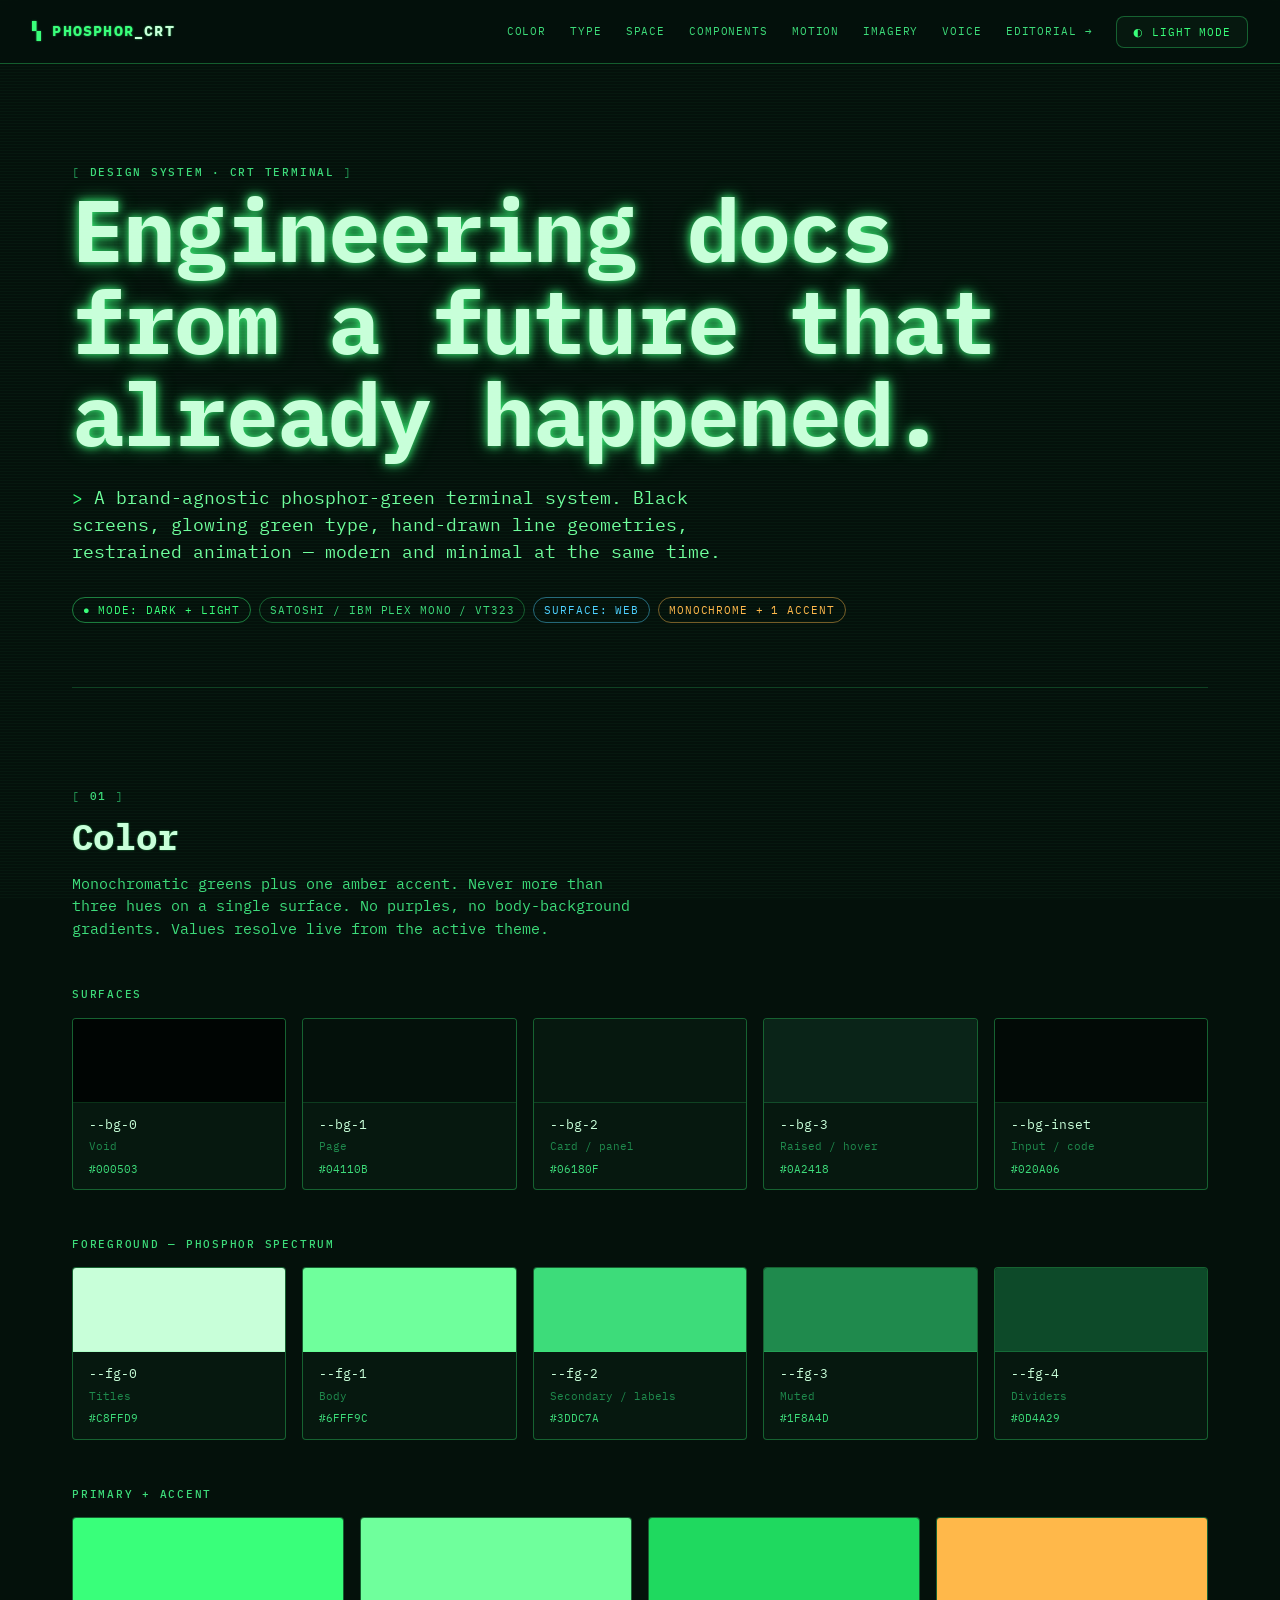
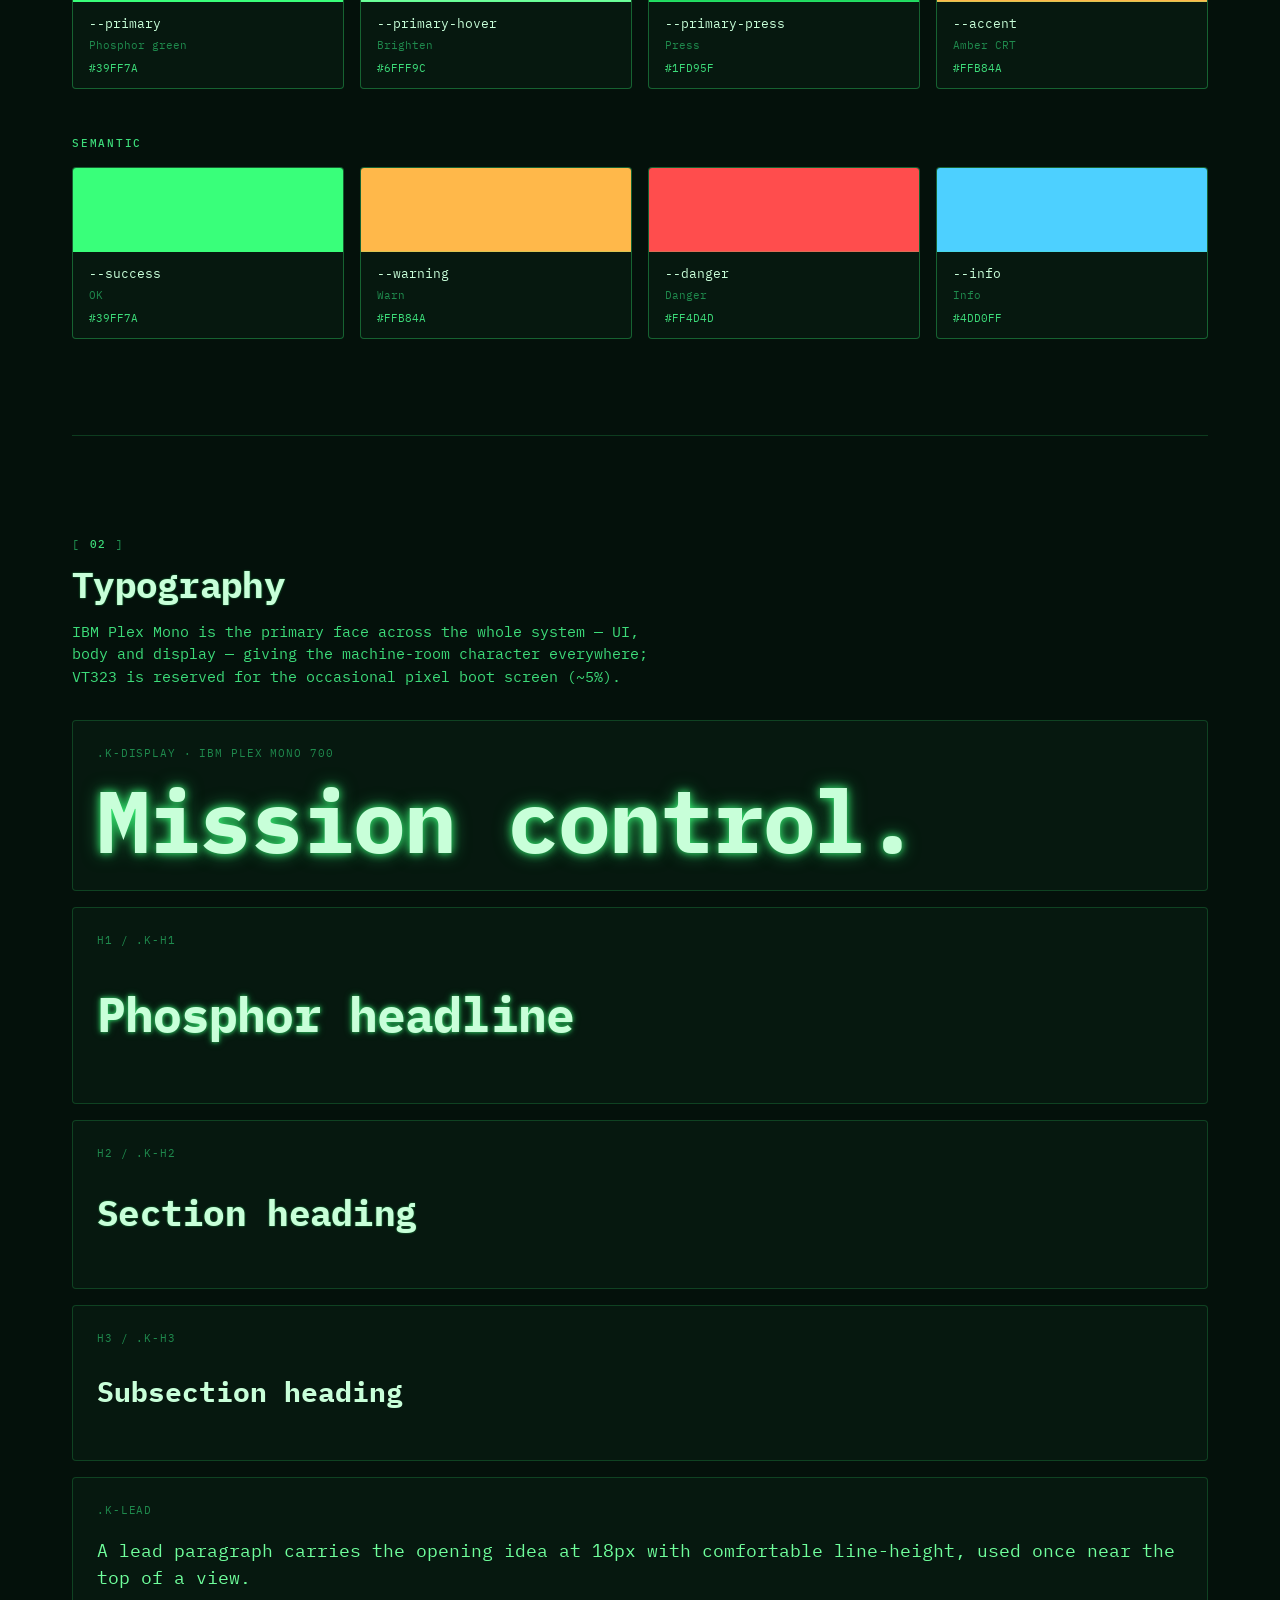
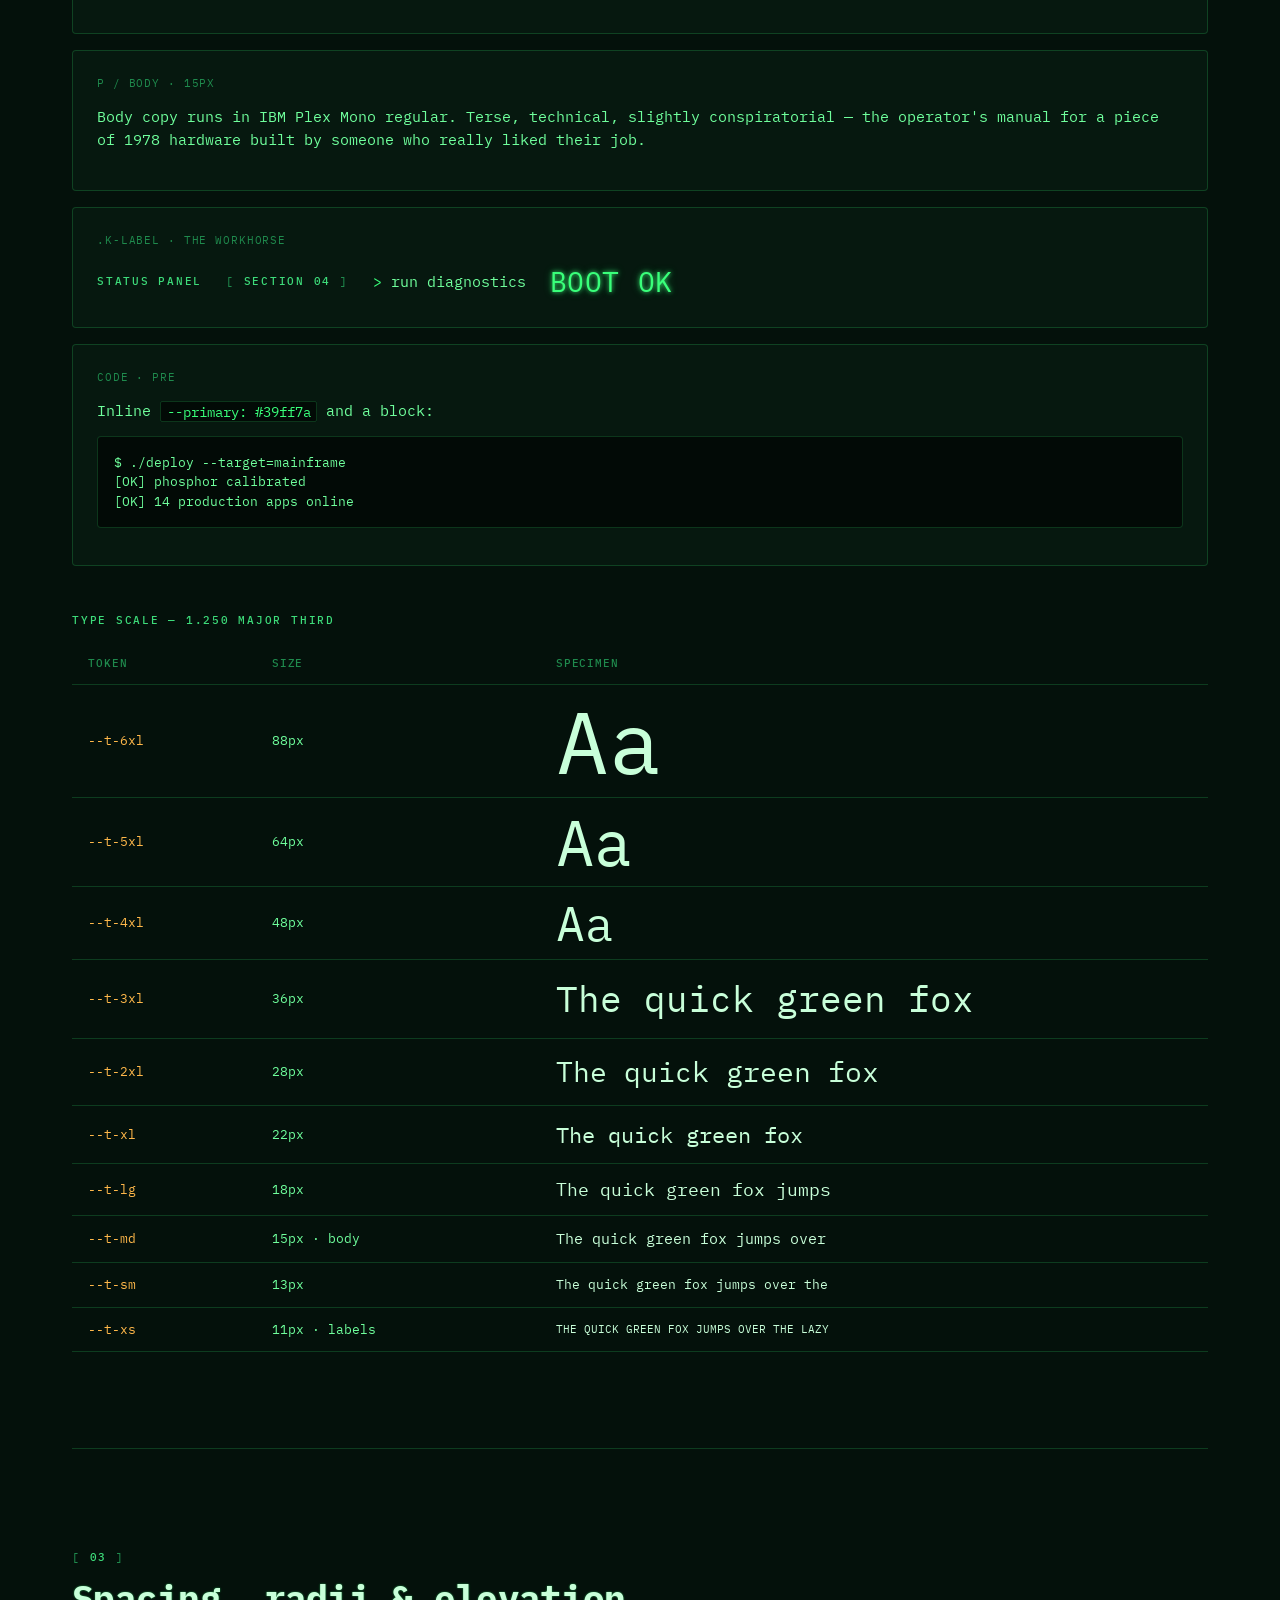
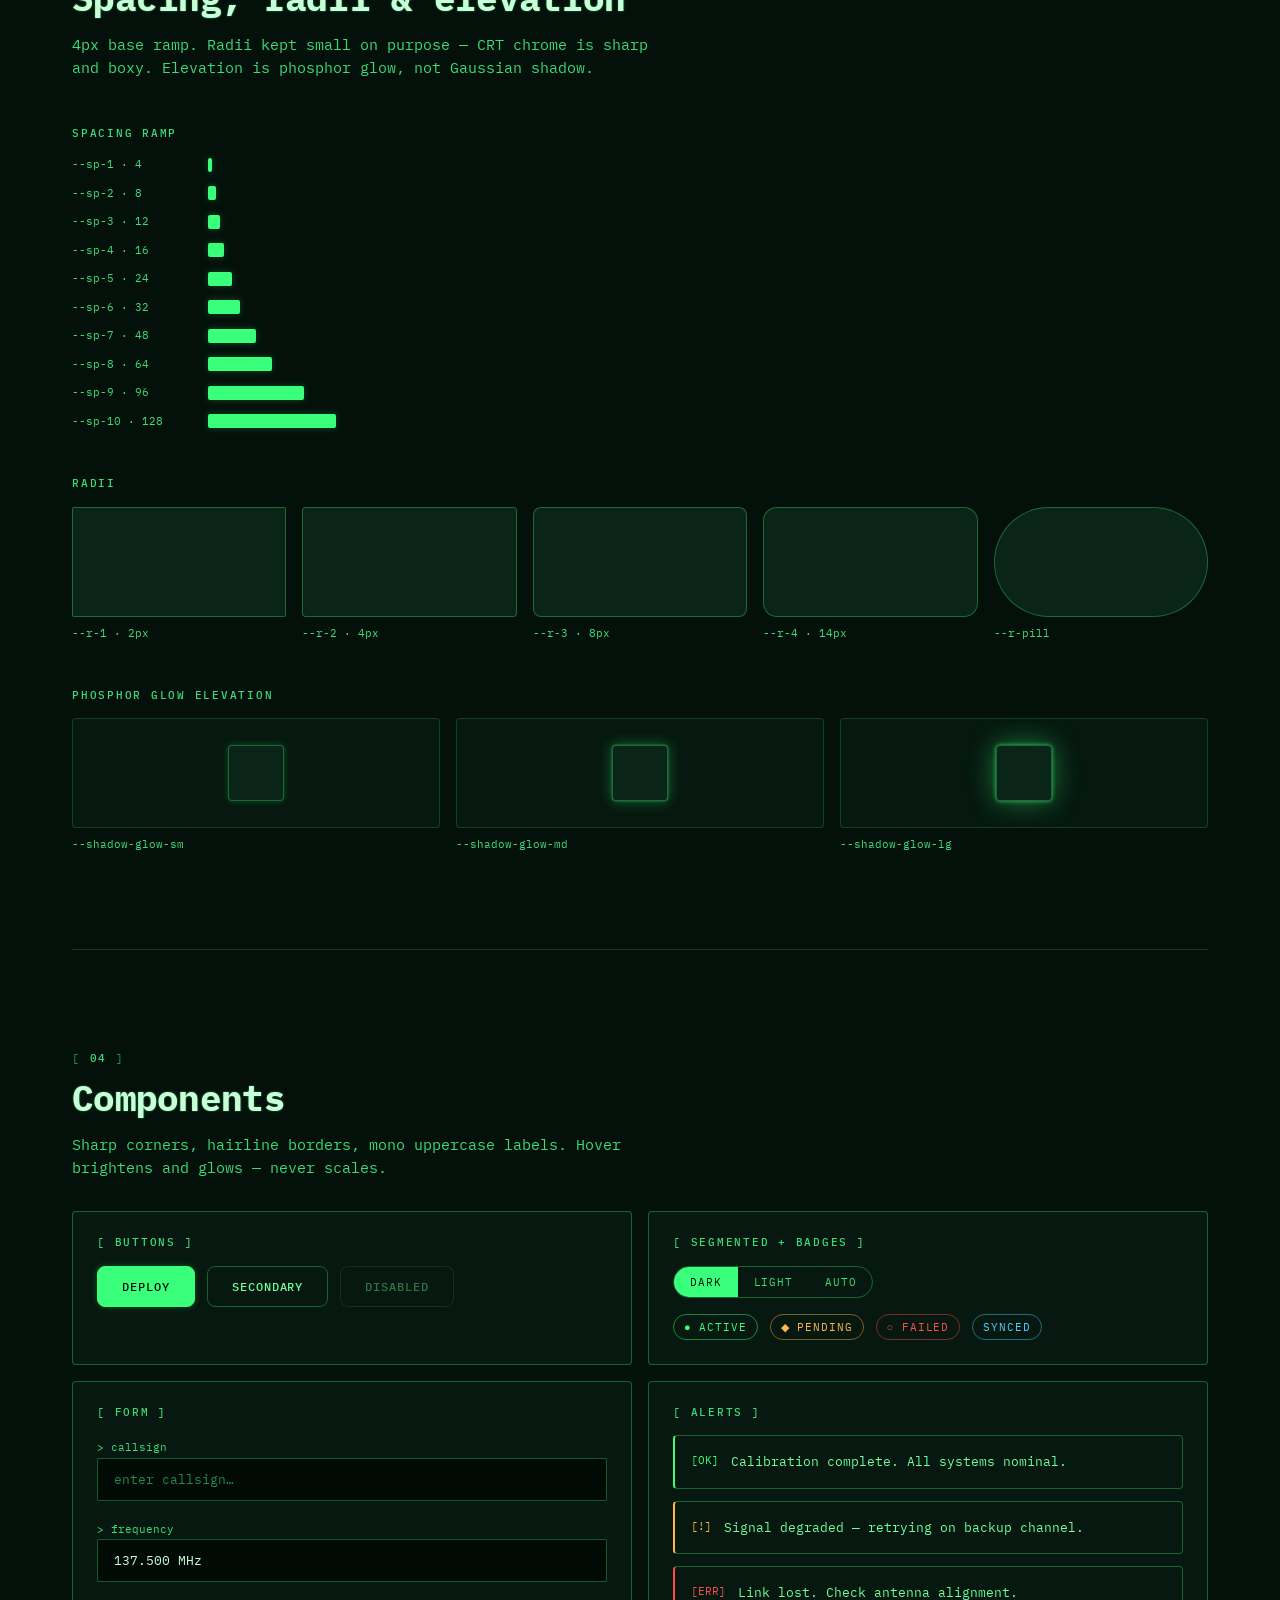
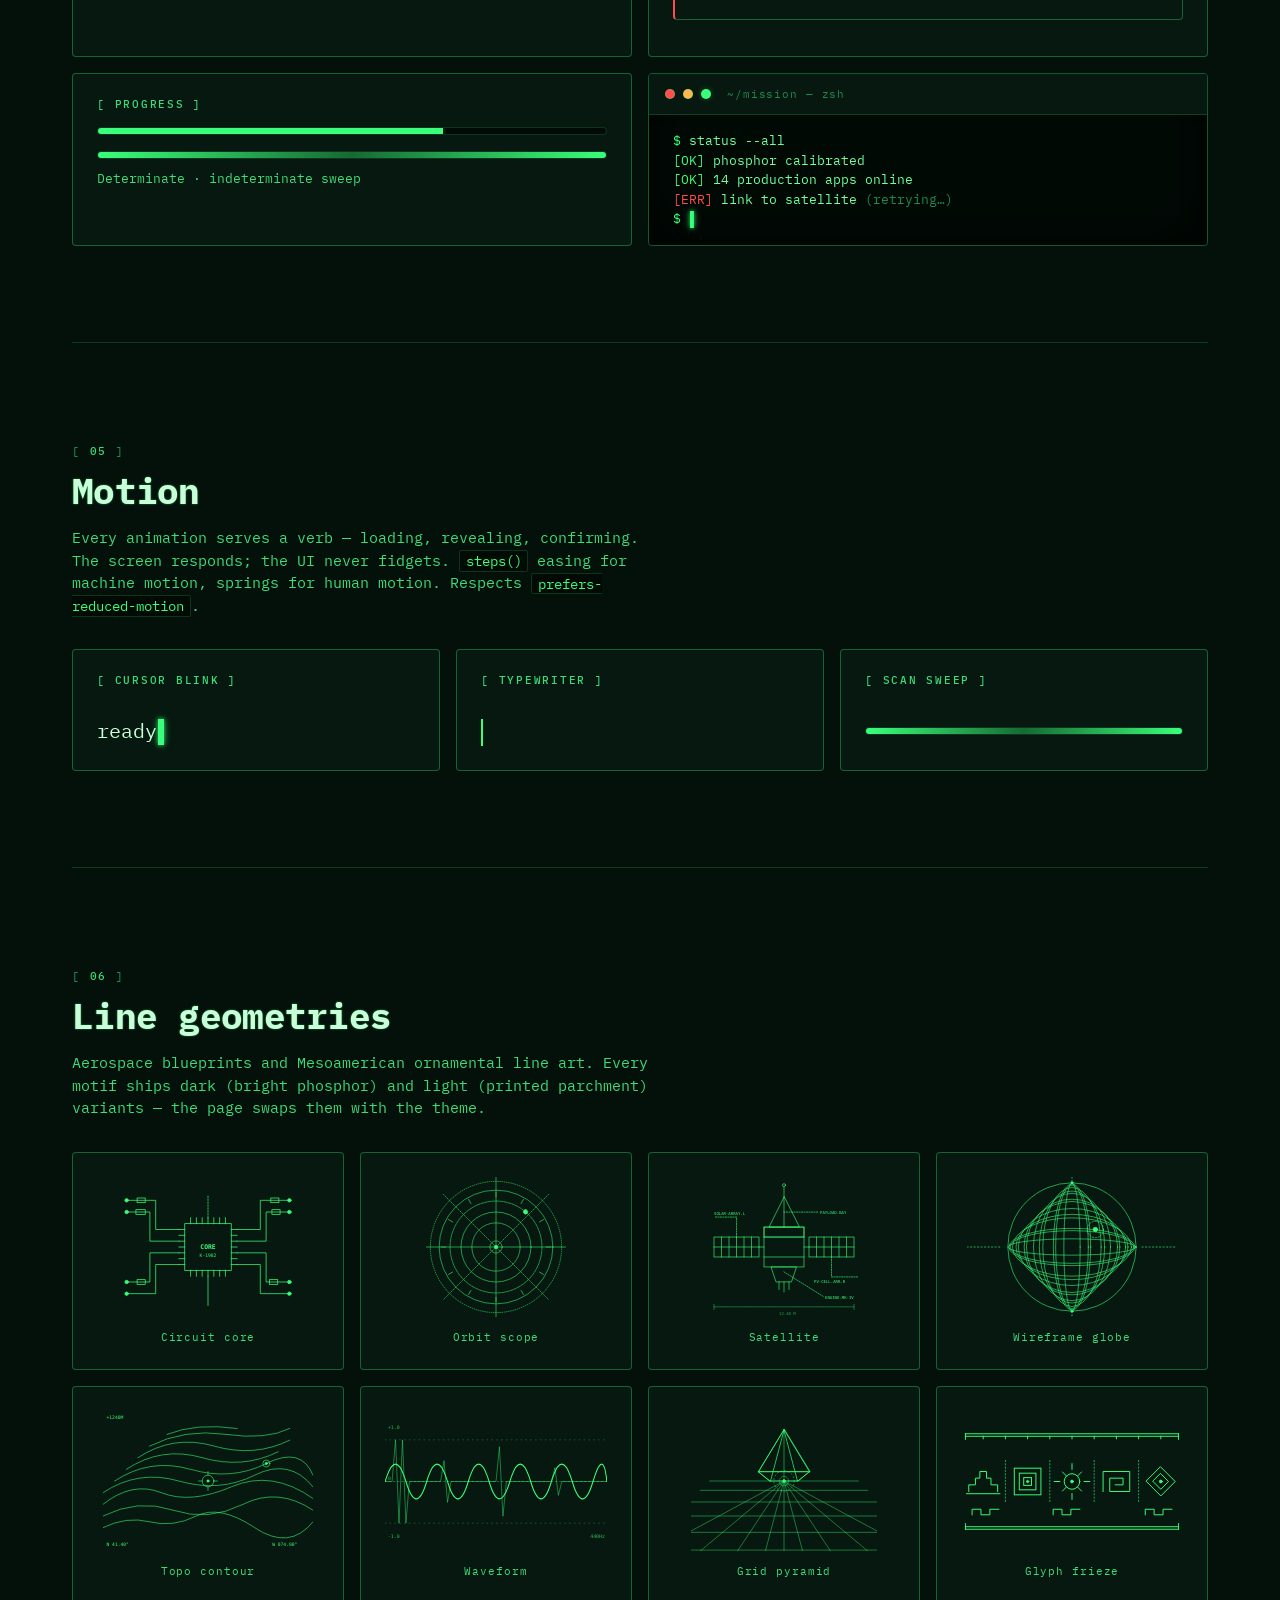
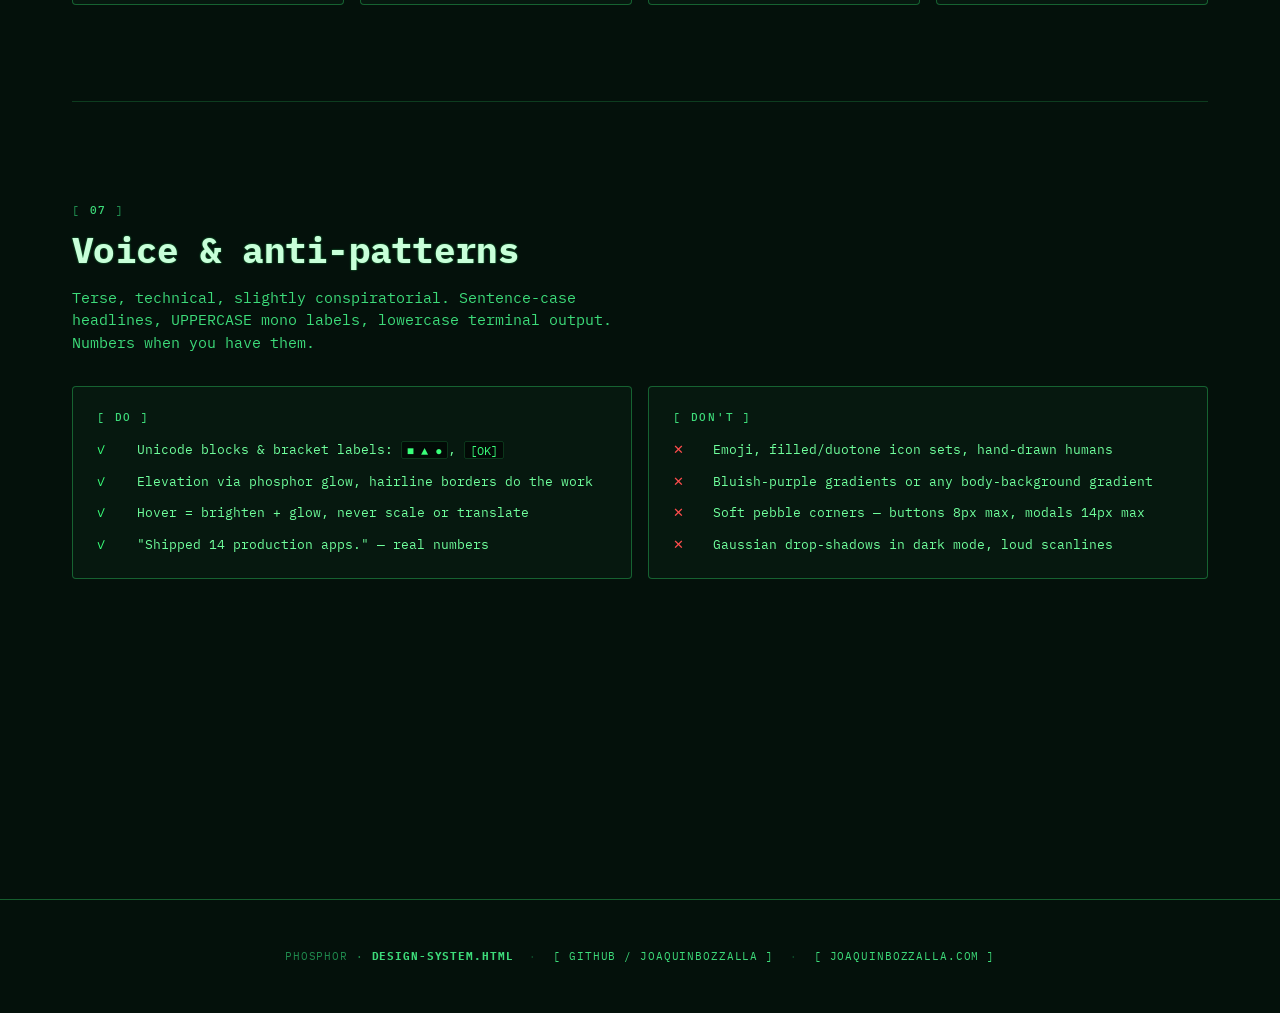
==== design-system.html @ 27e38dea "chore: initial commit Phosphor Design System v1 — a phosphor-green editorial design system inspired " ====
<!doctype html>
<html lang="en" data-theme="dark">
<head>
<meta charset="utf-8" />
<meta name="viewport" content="width=device-width, initial-scale=1" />
<title>Phosphor CRT — Design System</title>

<!-- Real exported source of truth: tokens + @font-face (IBM Plex Mono primary, Satoshi alternate) + semantic type classes + utilities -->
<link rel="stylesheet" href="colors_and_type.css" />

<style>
  /* ============================================================
     Documentation page chrome only.
     All color / type / spacing values come from colors_and_type.css.
     This block never redefines a design token — it only consumes them.
     ============================================================ */

  * { box-sizing: border-box; }
  html { scroll-behavior: smooth; scroll-padding-top: 96px; }
  body { background: var(--bg-1); }

  /* Page-level scanline + flicker, whisper quiet (~3% alpha from token) */
  body::after {
    content: "";
    position: fixed; inset: 0;
    background: var(--scanline);
    mix-blend-mode: screen;
    pointer-events: none;
    z-index: 5;
  }

  /* ---------- Header ---------- */
  .site-header {
    position: fixed; top: 0; left: 0; right: 0;
    height: 64px;
    display: flex; align-items: center; gap: var(--sp-5);
    padding: 0 var(--sp-6);
    background: color-mix(in srgb, var(--bg-1) 82%, transparent);
    backdrop-filter: blur(10px); -webkit-backdrop-filter: blur(10px);
    border-bottom: var(--bw-1) solid var(--border-2);
    z-index: 20;
  }
  .wordmark {
    font-family: var(--font-mono);
    font-weight: 700; font-size: var(--t-md);
    text-transform: uppercase; letter-spacing: var(--tracking-wide);
    color: var(--primary); text-shadow: var(--text-glow-sm);
    white-space: nowrap;
  }
  .wordmark b { color: var(--fg-0); }
  .site-nav { display: flex; gap: var(--sp-5); margin-left: auto; }
  .site-nav a {
    font-family: var(--font-mono); font-size: var(--t-xs);
    text-transform: uppercase; letter-spacing: var(--tracking-wide);
    color: var(--fg-2); text-decoration: none;
    transition: color var(--dur-fast) var(--ease-out), text-shadow var(--dur-fast) var(--ease-out);
  }
  .site-nav a:hover { color: var(--primary-hover); text-shadow: var(--text-glow-sm); }
  @media (max-width: 860px) { .site-nav { display: none; } }

  .site-footer {
    border-top: var(--bw-1) solid var(--border-2);
    margin-top: var(--sp-9);
    padding: var(--sp-7) var(--sp-6);
    display: flex; flex-wrap: wrap; justify-content: center; align-items: center;
    gap: var(--sp-4);
    font-family: var(--font-mono); font-size: var(--t-xs);
    text-transform: uppercase; letter-spacing: var(--tracking-wide);
    color: var(--fg-3); text-align: center;
  }
  .site-footer b { color: var(--fg-2); }
  .site-footer .sep { color: var(--fg-4); }
  .site-footer a {
    color: var(--fg-2); text-decoration: none;
    transition: color var(--dur-fast) var(--ease-out), text-shadow var(--dur-fast) var(--ease-out);
  }
  .site-footer a:hover { color: var(--primary-hover); text-shadow: var(--text-glow-sm); }

  .theme-toggle {
    font-family: var(--font-mono); font-size: var(--t-xs);
    text-transform: uppercase; letter-spacing: var(--tracking-wide);
    color: var(--primary); background: var(--bg-2);
    border: var(--bw-1) solid var(--border-2); border-radius: var(--r-3);
    padding: var(--sp-2) var(--sp-4); cursor: pointer;
    transition: box-shadow var(--dur-fast) var(--ease-out), border-color var(--dur-fast) var(--ease-out);
  }
  .theme-toggle:hover { border-color: var(--border-3); box-shadow: var(--shadow-glow-sm); }

  /* ---------- Layout ---------- */
  main { max-width: 1200px; margin: 0 auto; padding: 0 var(--sp-6) var(--sp-10); }
  .hero {
    padding: calc(64px + var(--sp-9)) 0 var(--sp-8);
    border-bottom: var(--bw-1) solid var(--border-1);
  }
  .hero .eyebrow { margin-bottom: var(--sp-4); }
  .hero h1 { margin: 0 0 var(--sp-5); }
  .hero .k-lead { max-width: 60ch; }
  .meta-row {
    display: flex; flex-wrap: wrap; gap: var(--sp-2); margin-top: var(--sp-6);
  }

  section.block { padding: var(--sp-9) 0; border-bottom: var(--bw-1) solid var(--border-1); }
  .block-head { margin-bottom: var(--sp-6); }
  .block-head h2 { margin: var(--sp-2) 0 var(--sp-3); }
  .block-head p { max-width: 64ch; color: var(--fg-2); }

  .grid { display: grid; gap: var(--sp-4); }
  .cols-2 { grid-template-columns: repeat(2, 1fr); }
  .cols-3 { grid-template-columns: repeat(3, 1fr); }
  .cols-4 { grid-template-columns: repeat(4, 1fr); }
  .cols-5 { grid-template-columns: repeat(5, 1fr); }
  @media (max-width: 900px) { .cols-4, .cols-5 { grid-template-columns: repeat(2, 1fr); } }
  @media (max-width: 640px) { .cols-2, .cols-3 { grid-template-columns: 1fr; } }

  .subhead {
    margin: var(--sp-7) 0 var(--sp-4);
  }

  /* ---------- Swatches ---------- */
  .swatch {
    border: var(--bw-1) solid var(--border-2); border-radius: var(--r-2);
    overflow: hidden; background: var(--bg-2);
  }
  .swatch .chip { height: 84px; border-bottom: var(--bw-1) solid var(--border-1); }
  .swatch .info { padding: var(--sp-3) var(--sp-4); }
  .swatch .tok {
    font-family: var(--font-mono); font-size: var(--t-sm);
    color: var(--fg-0); display: block;
  }
  .swatch .role { font-size: var(--t-xs); color: var(--fg-3); }
  .swatch .val {
    font-family: var(--font-mono); font-size: var(--t-xs);
    color: var(--fg-2); margin-top: var(--sp-1); display: block;
    text-transform: uppercase;
  }

  /* ---------- Type specimens ---------- */
  .spec {
    border: var(--bw-1) solid var(--border-1); border-radius: var(--r-2);
    padding: var(--sp-5); background: var(--bg-2); margin-bottom: var(--sp-4);
  }
  .spec .tag {
    font-family: var(--font-mono); font-size: var(--t-xs); color: var(--fg-3);
    text-transform: uppercase; letter-spacing: var(--tracking-wide);
    display: block; margin-bottom: var(--sp-3);
  }
  table.scale { width: 100%; border-collapse: collapse; }
  table.scale th, table.scale td {
    text-align: left; padding: var(--sp-3) var(--sp-4);
    border-bottom: var(--bw-1) solid var(--border-1);
    font-size: var(--t-sm);
  }
  table.scale th {
    font-family: var(--font-mono); font-size: var(--t-xs); color: var(--fg-3);
    text-transform: uppercase; letter-spacing: var(--tracking-wide); font-weight: 500;
  }
  table.scale td.tok { font-family: var(--font-mono); color: var(--accent); }
  table.scale .demo { color: var(--fg-0); white-space: nowrap; overflow: hidden; text-overflow: ellipsis; max-width: 320px; }

  /* ---------- Spacing / radii / glow ---------- */
  .sp-row { display: flex; align-items: center; gap: var(--sp-4); margin-bottom: var(--sp-3); }
  .sp-row .lab { font-family: var(--font-mono); font-size: var(--t-xs); color: var(--fg-2); width: 120px; flex: none; }
  .sp-bar { height: 14px; background: var(--primary); border-radius: var(--r-1); box-shadow: var(--shadow-glow-sm); }
  .radius-box {
    height: 110px; display: grid; place-items: center;
    background: var(--bg-3); border: var(--bw-1) solid var(--border-2);
  }
  .radius-box .lab { font-family: var(--font-mono); font-size: var(--t-xs); color: var(--fg-2); }
  .glow-box {
    height: 110px; display: grid; place-items: center; background: var(--bg-2);
    border: var(--bw-1) solid var(--border-1); border-radius: var(--r-2);
  }
  .glow-inner { width: 56px; height: 56px; background: var(--bg-3); border: var(--bw-1) solid var(--border-2); border-radius: var(--r-2); }

  /* ---------- Components ---------- */
  .panel {
    border: var(--bw-1) solid var(--border-2); border-radius: var(--r-2);
    background: var(--bg-2); padding: var(--sp-5);
  }
  .panel > .k-label { display: block; margin-bottom: var(--sp-4); }

  .btn {
    font-family: var(--font-mono); font-size: 12px; font-weight: 500;
    text-transform: uppercase; letter-spacing: var(--tracking-wide);
    padding: var(--sp-3) var(--sp-5); border-radius: var(--r-3);
    border: var(--bw-1) solid var(--border-2); cursor: pointer;
    background: transparent; color: var(--fg-1);
    transition: box-shadow var(--dur-fast) var(--ease-out), border-color var(--dur-fast) var(--ease-out), color var(--dur-fast) var(--ease-out);
  }
  .btn:hover { color: var(--primary-hover); border-color: var(--border-3); box-shadow: var(--shadow-glow-sm); }
  .btn-primary {
    background: var(--primary); color: var(--primary-ink); border-color: var(--primary);
    box-shadow: var(--shadow-glow-sm);
  }
  .btn-primary:hover { background: var(--primary-hover); color: var(--primary-ink); box-shadow: var(--shadow-glow-md); }
  .btn-primary:active { background: var(--primary-press); box-shadow: var(--shadow-inner); }
  .btn-row { display: flex; flex-wrap: wrap; gap: var(--sp-3); align-items: center; }

  .field { display: block; }
  .field .lab { font-family: var(--font-mono); font-size: var(--t-xs); color: var(--fg-2); margin-bottom: var(--sp-2); }
  .field .lab::before { content: "> "; color: var(--primary); }
  .input {
    width: 100%; font-family: var(--font-mono); font-size: var(--t-sm);
    color: var(--fg-0); background: var(--bg-inset);
    border: var(--bw-1) solid var(--border-2); border-radius: var(--r-1);
    padding: var(--sp-3) var(--sp-4);
    transition: border-color var(--dur-fast) var(--ease-out), box-shadow var(--dur-fast) var(--ease-out);
  }
  .input::placeholder { color: var(--fg-3); }
  .input:focus { outline: none; border-color: var(--primary); box-shadow: var(--shadow-glow-sm); }

  .badge {
    display: inline-flex; align-items: center; gap: 6px;
    font-family: var(--font-mono); font-size: var(--t-xs);
    text-transform: uppercase; letter-spacing: var(--tracking-wide);
    padding: 4px 10px; border-radius: var(--r-pill);
    border: var(--bw-1) solid var(--border-2); color: var(--fg-2);
  }
  .badge.ok { color: var(--success); border-color: color-mix(in srgb, var(--success) 45%, transparent); }
  .badge.warn { color: var(--warning); border-color: color-mix(in srgb, var(--warning) 45%, transparent); }
  .badge.err { color: var(--danger); border-color: color-mix(in srgb, var(--danger) 45%, transparent); }
  .badge.info { color: var(--info); border-color: color-mix(in srgb, var(--info) 45%, transparent); }

  .alert {
    display: flex; gap: var(--sp-3); align-items: flex-start;
    border: var(--bw-1) solid var(--border-2); border-left-width: 2px;
    border-radius: var(--r-2); padding: var(--sp-4); background: var(--bg-2);
    font-size: var(--t-sm); margin-bottom: var(--sp-3);
  }
  .alert .mk { font-family: var(--font-mono); font-size: var(--t-xs); }
  .alert.ok { border-left-color: var(--success); } .alert.ok .mk { color: var(--success); }
  .alert.warn { border-left-color: var(--warning); } .alert.warn .mk { color: var(--warning); }
  .alert.err { border-left-color: var(--danger); } .alert.err .mk { color: var(--danger); }

  .progress { height: 8px; background: var(--bg-inset); border: var(--bw-1) solid var(--border-1); border-radius: var(--r-pill); overflow: hidden; }
  .progress > i { display: block; height: 100%; background: var(--primary); box-shadow: var(--shadow-glow-sm); }
  .progress.sweep > i { position: relative; }
  .progress.sweep > i::after {
    content: ""; position: absolute; inset: 0;
    background: linear-gradient(90deg, transparent, color-mix(in srgb, var(--bg-0) 60%, transparent), transparent);
    animation: k-sweep var(--dur-sweep) var(--ease-step) infinite; transform: none;
    animation-name: prog-sweep;
  }
  @keyframes prog-sweep { 0% { transform: translateX(-100%); } 100% { transform: translateX(220%); } }

  .segmented { display: inline-flex; border: var(--bw-1) solid var(--border-2); border-radius: var(--r-pill); overflow: hidden; }
  .segmented button {
    font-family: var(--font-mono); font-size: var(--t-xs); text-transform: uppercase; letter-spacing: var(--tracking-wide);
    background: transparent; color: var(--fg-2); border: 0; padding: var(--sp-2) var(--sp-4); cursor: pointer;
  }
  .segmented button[aria-pressed="true"] { background: var(--primary); color: var(--primary-ink); }

  /* Terminal block — the signature surface */
  .terminal { border: var(--bw-1) solid var(--border-2); border-radius: var(--r-2); overflow: hidden; background: var(--bg-inset); box-shadow: var(--shadow-inner); }
  .terminal .bar { display: flex; align-items: center; gap: 8px; padding: var(--sp-3) var(--sp-4); background: var(--bg-2); border-bottom: var(--bw-1) solid var(--border-1); }
  .terminal .dot { width: 10px; height: 10px; border-radius: 50%; border: 1px solid var(--border-2); }
  .terminal .dot.g { background: var(--primary); box-shadow: var(--shadow-glow-sm); }
  .terminal .dot.a { background: var(--accent); }
  .terminal .dot.r { background: var(--danger); }
  .terminal .title { margin-left: 8px; font-family: var(--font-mono); font-size: var(--t-xs); color: var(--fg-3); letter-spacing: var(--tracking-wide); }
  .terminal pre { margin: 0; border: 0; border-radius: 0; background: transparent; padding: var(--sp-4) var(--sp-5); }
  .terminal .ok { color: var(--success); } .terminal .err { color: var(--danger); } .terminal .pr { color: var(--primary); }
  .terminal .mut { color: var(--fg-3); }

  /* ---------- Illustrations ---------- */
  .illo {
    border: var(--bw-1) solid var(--border-2); border-radius: var(--r-2);
    background: var(--bg-2); padding: var(--sp-5); display: grid; gap: var(--sp-3);
    place-items: center;
  }
  .illo img { width: 100%; height: 140px; object-fit: contain; }
  .illo .name { font-family: var(--font-mono); font-size: var(--t-xs); color: var(--fg-2); letter-spacing: var(--tracking-wide); }

  /* ---------- Voice / do-dont ---------- */
  .dd { display: grid; gap: var(--sp-3); }
  .dd .row { display: flex; gap: var(--sp-3); align-items: flex-start; font-size: var(--t-sm); }
  .dd .mk { font-family: var(--font-mono); flex: none; width: 28px; }
  .dd .yes .mk { color: var(--success); } .dd .no .mk { color: var(--danger); }

  .motion-demo { display: grid; gap: var(--sp-3); }
  .typewriter {
    font-family: var(--font-mono); color: var(--fg-0); white-space: nowrap; overflow: hidden;
    border-right: 2px solid var(--primary); width: 0;
    animation: k-type 2.4s steps(34, end) infinite alternate, k-blink 1s steps(1) infinite;
  }
</style>
</head>
<body class="k-flicker">

<header class="site-header">
  <span class="wordmark">▚ PHOSPHOR<b>_CRT</b></span>
  <nav class="site-nav">
    <a href="#color">Color</a>
    <a href="#type">Type</a>
    <a href="#space">Space</a>
    <a href="#components">Components</a>
    <a href="#motion">Motion</a>
    <a href="#illustrations">Imagery</a>
    <a href="#voice">Voice</a>
    <a href="editorial-content.html">Editorial &rarr;</a>
  </nav>
  <button class="theme-toggle" id="theme-toggle" type="button">◐ LIGHT MODE</button>
</header>

<main>

  <!-- ============ HERO ============ -->
  <section class="hero">
    <span class="k-label k-label--bracket eyebrow">DESIGN SYSTEM · CRT TERMINAL</span>
    <h1 class="k-display">Engineering docs<br>from a future that<br>already happened.</h1>
    <p class="k-lead k-prompt">A brand-agnostic phosphor-green terminal system. Black screens, glowing green type, hand-drawn line geometries, restrained animation — modern and minimal at the same time.</p>
    <div class="meta-row">
      <span class="badge ok">● MODE: DARK + LIGHT</span>
      <span class="badge">SATOSHI / IBM PLEX MONO / VT323</span>
      <span class="badge info">SURFACE: WEB</span>
      <span class="badge warn">MONOCHROME + 1 ACCENT</span>
    </div>
  </section>

  <!-- ============ COLOR ============ -->
  <section class="block" id="color">
    <div class="block-head">
      <span class="k-label k-label--bracket">01</span>
      <h2>Color</h2>
      <p>Monochromatic greens plus one amber accent. Never more than three hues on a single surface. No purples, no body-background gradients. Values resolve live from the active theme.</p>
    </div>

    <h4 class="subhead k-label">Surfaces</h4>
    <div class="grid cols-5" data-swatches>
      <div class="swatch"><div class="chip" data-token="--bg-0"></div><div class="info"><span class="tok">--bg-0</span><span class="role">Void</span><span class="val" data-val></span></div></div>
      <div class="swatch"><div class="chip" data-token="--bg-1"></div><div class="info"><span class="tok">--bg-1</span><span class="role">Page</span><span class="val" data-val></span></div></div>
      <div class="swatch"><div class="chip" data-token="--bg-2"></div><div class="info"><span class="tok">--bg-2</span><span class="role">Card / panel</span><span class="val" data-val></span></div></div>
      <div class="swatch"><div class="chip" data-token="--bg-3"></div><div class="info"><span class="tok">--bg-3</span><span class="role">Raised / hover</span><span class="val" data-val></span></div></div>
      <div class="swatch"><div class="chip" data-token="--bg-inset"></div><div class="info"><span class="tok">--bg-inset</span><span class="role">Input / code</span><span class="val" data-val></span></div></div>
    </div>

    <h4 class="subhead k-label">Foreground — phosphor spectrum</h4>
    <div class="grid cols-5" data-swatches>
      <div class="swatch"><div class="chip" data-token="--fg-0"></div><div class="info"><span class="tok">--fg-0</span><span class="role">Titles</span><span class="val" data-val></span></div></div>
      <div class="swatch"><div class="chip" data-token="--fg-1"></div><div class="info"><span class="tok">--fg-1</span><span class="role">Body</span><span class="val" data-val></span></div></div>
      <div class="swatch"><div class="chip" data-token="--fg-2"></div><div class="info"><span class="tok">--fg-2</span><span class="role">Secondary / labels</span><span class="val" data-val></span></div></div>
      <div class="swatch"><div class="chip" data-token="--fg-3"></div><div class="info"><span class="tok">--fg-3</span><span class="role">Muted</span><span class="val" data-val></span></div></div>
      <div class="swatch"><div class="chip" data-token="--fg-4"></div><div class="info"><span class="tok">--fg-4</span><span class="role">Dividers</span><span class="val" data-val></span></div></div>
    </div>

    <h4 class="subhead k-label">Primary + accent</h4>
    <div class="grid cols-4" data-swatches>
      <div class="swatch"><div class="chip" data-token="--primary"></div><div class="info"><span class="tok">--primary</span><span class="role">Phosphor green</span><span class="val" data-val></span></div></div>
      <div class="swatch"><div class="chip" data-token="--primary-hover"></div><div class="info"><span class="tok">--primary-hover</span><span class="role">Brighten</span><span class="val" data-val></span></div></div>
      <div class="swatch"><div class="chip" data-token="--primary-press"></div><div class="info"><span class="tok">--primary-press</span><span class="role">Press</span><span class="val" data-val></span></div></div>
      <div class="swatch"><div class="chip" data-token="--accent"></div><div class="info"><span class="tok">--accent</span><span class="role">Amber CRT</span><span class="val" data-val></span></div></div>
    </div>

    <h4 class="subhead k-label">Semantic</h4>
    <div class="grid cols-4" data-swatches>
      <div class="swatch"><div class="chip" data-token="--success"></div><div class="info"><span class="tok">--success</span><span class="role">OK</span><span class="val" data-val></span></div></div>
      <div class="swatch"><div class="chip" data-token="--warning"></div><div class="info"><span class="tok">--warning</span><span class="role">Warn</span><span class="val" data-val></span></div></div>
      <div class="swatch"><div class="chip" data-token="--danger"></div><div class="info"><span class="tok">--danger</span><span class="role">Danger</span><span class="val" data-val></span></div></div>
      <div class="swatch"><div class="chip" data-token="--info"></div><div class="info"><span class="tok">--info</span><span class="role">Info</span><span class="val" data-val></span></div></div>
    </div>
  </section>

  <!-- ============ TYPE ============ -->
  <section class="block" id="type">
    <div class="block-head">
      <span class="k-label k-label--bracket">02</span>
      <h2>Typography</h2>
      <p>IBM Plex Mono is the primary face across the whole system — UI, body and display — giving the machine-room character everywhere; VT323 is reserved for the occasional pixel boot screen (~5%).</p>
    </div>

    <div class="spec"><span class="tag">.k-display · IBM Plex Mono 700</span><div class="k-display">Mission control.</div></div>
    <div class="spec"><span class="tag">h1 / .k-h1</span><h1 class="k-h1">Phosphor headline</h1></div>
    <div class="spec"><span class="tag">h2 / .k-h2</span><h2 class="k-h2">Section heading</h2></div>
    <div class="spec"><span class="tag">h3 / .k-h3</span><h3 class="k-h3">Subsection heading</h3></div>
    <div class="spec"><span class="tag">.k-lead</span><p class="k-lead">A lead paragraph carries the opening idea at 18px with comfortable line-height, used once near the top of a view.</p></div>
    <div class="spec"><span class="tag">p / body · 15px</span><p>Body copy runs in IBM Plex Mono regular. Terse, technical, slightly conspiratorial — the operator's manual for a piece of 1978 hardware built by someone who really liked their job.</p></div>
    <div class="spec">
      <span class="tag">.k-label · the workhorse</span>
      <div style="display:flex;gap:24px;flex-wrap:wrap;align-items:center;">
        <span class="k-label">STATUS PANEL</span>
        <span class="k-label k-label--bracket">SECTION 04</span>
        <span class="k-prompt" style="font-family:var(--font-mono);color:var(--fg-1)">run diagnostics</span>
        <span class="k-crt" style="font-size:28px">BOOT OK</span>
      </div>
    </div>
    <div class="spec"><span class="tag">code · pre</span>
      <p style="margin-bottom:12px">Inline <code>--primary: #39ff7a</code> and a block:</p>
      <pre>$ ./deploy --target=mainframe
[OK] phosphor calibrated
[OK] 14 production apps online</pre>
    </div>

    <h4 class="subhead k-label">Type scale — 1.250 major third</h4>
    <table class="scale">
      <thead><tr><th>Token</th><th>Size</th><th>Specimen</th></tr></thead>
      <tbody>
        <tr><td class="tok">--t-6xl</td><td>88px</td><td class="demo" style="font-size:var(--t-6xl);line-height:1">Aa</td></tr>
        <tr><td class="tok">--t-5xl</td><td>64px</td><td class="demo" style="font-size:var(--t-5xl);line-height:1">Aa</td></tr>
        <tr><td class="tok">--t-4xl</td><td>48px</td><td class="demo" style="font-size:var(--t-4xl);line-height:1">Aa</td></tr>
        <tr><td class="tok">--t-3xl</td><td>36px</td><td class="demo" style="font-size:var(--t-3xl)">The quick green fox</td></tr>
        <tr><td class="tok">--t-2xl</td><td>28px</td><td class="demo" style="font-size:var(--t-2xl)">The quick green fox</td></tr>
        <tr><td class="tok">--t-xl</td><td>22px</td><td class="demo" style="font-size:var(--t-xl)">The quick green fox</td></tr>
        <tr><td class="tok">--t-lg</td><td>18px</td><td class="demo" style="font-size:var(--t-lg)">The quick green fox jumps</td></tr>
        <tr><td class="tok">--t-md</td><td>15px · body</td><td class="demo" style="font-size:var(--t-md)">The quick green fox jumps over</td></tr>
        <tr><td class="tok">--t-sm</td><td>13px</td><td class="demo" style="font-size:var(--t-sm)">The quick green fox jumps over the</td></tr>
        <tr><td class="tok">--t-xs</td><td>11px · labels</td><td class="demo" style="font-size:var(--t-xs)">THE QUICK GREEN FOX JUMPS OVER THE LAZY</td></tr>
      </tbody>
    </table>
  </section>

  <!-- ============ SPACE / RADII / GLOW ============ -->
  <section class="block" id="space">
    <div class="block-head">
      <span class="k-label k-label--bracket">03</span>
      <h2>Spacing, radii &amp; elevation</h2>
      <p>4px base ramp. Radii kept small on purpose — CRT chrome is sharp and boxy. Elevation is phosphor glow, not Gaussian shadow.</p>
    </div>

    <h4 class="subhead k-label">Spacing ramp</h4>
    <div id="spacing-ramp"></div>

    <h4 class="subhead k-label">Radii</h4>
    <div class="grid cols-5">
      <div class="grid" style="gap:8px"><div class="radius-box" style="border-radius:var(--r-1)"></div><span class="lab" style="font-family:var(--font-mono);font-size:11px;color:var(--fg-2)">--r-1 · 2px</span></div>
      <div class="grid" style="gap:8px"><div class="radius-box" style="border-radius:var(--r-2)"></div><span class="lab" style="font-family:var(--font-mono);font-size:11px;color:var(--fg-2)">--r-2 · 4px</span></div>
      <div class="grid" style="gap:8px"><div class="radius-box" style="border-radius:var(--r-3)"></div><span class="lab" style="font-family:var(--font-mono);font-size:11px;color:var(--fg-2)">--r-3 · 8px</span></div>
      <div class="grid" style="gap:8px"><div class="radius-box" style="border-radius:var(--r-4)"></div><span class="lab" style="font-family:var(--font-mono);font-size:11px;color:var(--fg-2)">--r-4 · 14px</span></div>
      <div class="grid" style="gap:8px"><div class="radius-box" style="border-radius:var(--r-pill)"></div><span class="lab" style="font-family:var(--font-mono);font-size:11px;color:var(--fg-2)">--r-pill</span></div>
    </div>

    <h4 class="subhead k-label">Phosphor glow elevation</h4>
    <div class="grid cols-3">
      <div class="grid" style="gap:8px"><div class="glow-box"><div class="glow-inner" style="box-shadow:var(--shadow-glow-sm)"></div></div><span style="font-family:var(--font-mono);font-size:11px;color:var(--fg-2)">--shadow-glow-sm</span></div>
      <div class="grid" style="gap:8px"><div class="glow-box"><div class="glow-inner" style="box-shadow:var(--shadow-glow-md)"></div></div><span style="font-family:var(--font-mono);font-size:11px;color:var(--fg-2)">--shadow-glow-md</span></div>
      <div class="grid" style="gap:8px"><div class="glow-box"><div class="glow-inner" style="box-shadow:var(--shadow-glow-lg)"></div></div><span style="font-family:var(--font-mono);font-size:11px;color:var(--fg-2)">--shadow-glow-lg</span></div>
    </div>
  </section>

  <!-- ============ COMPONENTS ============ -->
  <section class="block" id="components">
    <div class="block-head">
      <span class="k-label k-label--bracket">04</span>
      <h2>Components</h2>
      <p>Sharp corners, hairline borders, mono uppercase labels. Hover brightens and glows — never scales.</p>
    </div>

    <div class="grid cols-2">
      <div class="panel">
        <span class="k-label">[ BUTTONS ]</span>
        <div class="btn-row">
          <button class="btn btn-primary">Deploy</button>
          <button class="btn">Secondary</button>
          <button class="btn" disabled style="opacity:.4;cursor:default">Disabled</button>
        </div>
      </div>

      <div class="panel">
        <span class="k-label">[ SEGMENTED + BADGES ]</span>
        <div class="btn-row" style="margin-bottom:16px">
          <div class="segmented">
            <button aria-pressed="true">Dark</button>
            <button aria-pressed="false">Light</button>
            <button aria-pressed="false">Auto</button>
          </div>
        </div>
        <div class="btn-row">
          <span class="badge ok">● ACTIVE</span>
          <span class="badge warn">◆ PENDING</span>
          <span class="badge err">○ FAILED</span>
          <span class="badge info">SYNCED</span>
        </div>
      </div>

      <div class="panel">
        <span class="k-label">[ FORM ]</span>
        <label class="field" style="margin-bottom:16px">
          <span class="lab">callsign</span>
          <input class="input" placeholder="enter callsign…" />
        </label>
        <label class="field">
          <span class="lab">frequency</span>
          <input class="input" value="137.500 MHz" />
        </label>
      </div>

      <div class="panel">
        <span class="k-label">[ ALERTS ]</span>
        <div class="alert ok"><span class="mk">[OK]</span><span>Calibration complete. All systems nominal.</span></div>
        <div class="alert warn"><span class="mk">[!]</span><span>Signal degraded — retrying on backup channel.</span></div>
        <div class="alert err"><span class="mk">[ERR]</span><span>Link lost. Check antenna alignment.</span></div>
      </div>

      <div class="panel">
        <span class="k-label">[ PROGRESS ]</span>
        <div style="margin-bottom:16px"><div class="progress"><i style="width:68%"></i></div></div>
        <div class="progress sweep"><i style="width:100%"></i></div>
        <p class="k-small" style="margin-top:10px">Determinate · indeterminate sweep</p>
      </div>

      <div class="panel" style="padding:0;overflow:hidden;background:transparent;border:0">
        <div class="terminal">
          <div class="bar"><span class="dot r"></span><span class="dot a"></span><span class="dot g"></span><span class="title">~/mission — zsh</span></div>
          <pre><span class="pr">$</span> status --all
<span class="ok">[OK]</span> phosphor calibrated
<span class="ok">[OK]</span> 14 production apps online
<span class="err">[ERR]</span> link to satellite <span class="mut">(retrying…)</span>
<span class="pr">$</span> <span class="k-cursor"></span></pre>
        </div>
      </div>
    </div>
  </section>

  <!-- ============ MOTION ============ -->
  <section class="block" id="motion">
    <div class="block-head">
      <span class="k-label k-label--bracket">05</span>
      <h2>Motion</h2>
      <p>Every animation serves a verb — loading, revealing, confirming. The screen responds; the UI never fidgets. <code>steps()</code> easing for machine motion, springs for human motion. Respects <code>prefers-reduced-motion</code>.</p>
    </div>
    <div class="grid cols-3">
      <div class="panel motion-demo">
        <span class="k-label">[ CURSOR BLINK ]</span>
        <span style="font-family:var(--font-mono);color:var(--fg-0);font-size:20px">ready<span class="k-cursor"></span></span>
      </div>
      <div class="panel motion-demo">
        <span class="k-label">[ TYPEWRITER ]</span>
        <span class="typewriter">> initializing phosphor array</span>
      </div>
      <div class="panel motion-demo">
        <span class="k-label">[ SCAN SWEEP ]</span>
        <div class="progress sweep"><i style="width:100%"></i></div>
      </div>
    </div>
  </section>

  <!-- ============ ILLUSTRATIONS ============ -->
  <section class="block" id="illustrations">
    <div class="block-head">
      <span class="k-label k-label--bracket">06</span>
      <h2>Line geometries</h2>
      <p>Aerospace blueprints and Mesoamerican ornamental line art. Every motif ships dark (bright phosphor) and light (printed parchment) variants — the page swaps them with the theme.</p>
    </div>
    <div class="grid cols-4" id="illo-grid">
      <!-- populated by JS so the variant always matches the theme -->
    </div>
  </section>

  <!-- ============ VOICE ============ -->
  <section class="block" id="voice" style="border-bottom:0">
    <div class="block-head">
      <span class="k-label k-label--bracket">07</span>
      <h2>Voice &amp; anti-patterns</h2>
      <p>Terse, technical, slightly conspiratorial. Sentence-case headlines, UPPERCASE mono labels, lowercase terminal output. Numbers when you have them.</p>
    </div>
    <div class="grid cols-2">
      <div class="panel">
        <span class="k-label">[ DO ]</span>
        <div class="dd">
          <div class="row yes"><span class="mk">✓</span><span>Unicode blocks &amp; bracket labels: <code>■ ▲ ●</code>, <code>[OK]</code></span></div>
          <div class="row yes"><span class="mk">✓</span><span>Elevation via phosphor glow, hairline borders do the work</span></div>
          <div class="row yes"><span class="mk">✓</span><span>Hover = brighten + glow, never scale or translate</span></div>
          <div class="row yes"><span class="mk">✓</span><span>"Shipped 14 production apps." — real numbers</span></div>
        </div>
      </div>
      <div class="panel">
        <span class="k-label">[ DON'T ]</span>
        <div class="dd">
          <div class="row no"><span class="mk">✕</span><span>Emoji, filled/duotone icon sets, hand-drawn humans</span></div>
          <div class="row no"><span class="mk">✕</span><span>Bluish-purple gradients or any body-background gradient</span></div>
          <div class="row no"><span class="mk">✕</span><span>Soft pebble corners — buttons 8px max, modals 14px max</span></div>
          <div class="row no"><span class="mk">✕</span><span>Gaussian drop-shadows in dark mode, loud scanlines</span></div>
        </div>
      </div>
    </div>
  </section>

</main>

<footer class="site-footer">
  <span>PHOSPHOR · <b>design-system.html</b></span>
  <span class="sep">·</span>
  <a href="https://github.com/joaquinbozzalla" target="_blank" rel="noopener">[ GITHUB / JOAQUINBOZZALLA ]</a>
  <span class="sep">·</span>
  <a href="https://joaquinbozzalla.com" target="_blank" rel="noopener">[ JOAQUINBOZZALLA.COM ]</a>
</footer>

<script>
  (function () {
    var root = document.documentElement;
    var toggle = document.getElementById('theme-toggle');

    // ---- live swatch value resolution (accurate in both themes) ----
    var probe = document.createElement('span');
    probe.style.display = 'none';
    document.body.appendChild(probe);

    function rgbToHex(rgb) {
      var m = rgb.match(/\d+(\.\d+)?/g);
      if (!m) return rgb;
      if (m.length >= 4 && parseFloat(m[3]) < 1) {
        return 'rgba(' + m.slice(0, 3).join(', ') + ', ' + m[3] + ')';
      }
      return '#' + m.slice(0, 3).map(function (n) {
        return ('0' + parseInt(n, 10).toString(16)).slice(-2);
      }).join('');
    }

    function paintSwatches() {
      document.querySelectorAll('.chip[data-token]').forEach(function (chip) {
        var tok = chip.getAttribute('data-token');
        chip.style.background = 'var(' + tok + ')';
        probe.style.color = 'var(' + tok + ')';
        var resolved = getComputedStyle(probe).color;
        var out = chip.parentElement.querySelector('[data-val]');
        if (out) out.textContent = rgbToHex(resolved);
      });
    }

    // ---- spacing ramp ----
    var ramp = [['--sp-1','4'],['--sp-2','8'],['--sp-3','12'],['--sp-4','16'],['--sp-5','24'],['--sp-6','32'],['--sp-7','48'],['--sp-8','64'],['--sp-9','96'],['--sp-10','128']];
    var rampEl = document.getElementById('spacing-ramp');
    ramp.forEach(function (r) {
      var row = document.createElement('div');
      row.className = 'sp-row';
      row.innerHTML = '<span class="lab">' + r[0] + ' · ' + r[1] + '</span><span class="sp-bar" style="width:' + r[1] + 'px"></span>';
      rampEl.appendChild(row);
    });

    // ---- illustrations (variant follows theme) ----
    var illos = [
      ['circuit-core','Circuit core'], ['orbit-scope','Orbit scope'],
      ['satellite-blueprint','Satellite'], ['wireframe-globe','Wireframe globe'],
      ['topo-contour','Topo contour'], ['waveform','Waveform'],
      ['grid-pyramid','Grid pyramid'], ['glyph-frieze','Glyph frieze']
    ];
    var illoGrid = document.getElementById('illo-grid');
    illos.forEach(function (i) {
      var card = document.createElement('div');
      card.className = 'illo';
      card.innerHTML = '<img data-illo="' + i[0] + '" alt="' + i[1] + '" /><span class="name">' + i[1] + '</span>';
      illoGrid.appendChild(card);
    });
    function paintIllos() {
      var light = root.getAttribute('data-theme') === 'light';
      document.querySelectorAll('img[data-illo]').forEach(function (img) {
        var base = img.getAttribute('data-illo');
        img.src = 'illustrations/' + base + (light ? '-light' : '') + '.svg';
      });
    }

    // ---- theme toggle ----
    function setTheme(t) {
      root.setAttribute('data-theme', t);
      toggle.textContent = t === 'light' ? '◑ DARK MODE' : '◐ LIGHT MODE';
      try { localStorage.setItem('ds:theme', t); } catch (e) {}
      paintSwatches();
      paintIllos();
    }
    toggle.addEventListener('click', function () {
      setTheme(root.getAttribute('data-theme') === 'light' ? 'dark' : 'light');
    });

    var saved = 'dark';
    try { saved = localStorage.getItem('ds:theme') || 'dark'; } catch (e) {}
    setTheme(saved);
  })();
</script>
</body>
</html>
---- colors_and_type.css ----
/* =============================================================
   PHOSPHOR CRT DESIGN SYSTEM — colors_and_type.css (brand-agnostic)
   Inspired by old CRT/phosphor terminals. Light + dark modes.
   ============================================================= */

/* ---------- FONTS ---------- */
/* Satoshi: brand sans for UI + display.
   Mono: IBM Plex Mono — self-hosted, the machine-room voice of the system.
   CRT pixel: VT323 via Google Fonts (boot screens only, ~5%). */

@font-face { font-family: "Satoshi"; src: url("fonts/Satoshi-Light.otf") format("opentype"); font-weight: 300; font-style: normal; font-display: swap; }
@font-face { font-family: "Satoshi"; src: url("fonts/Satoshi-LightItalic.otf") format("opentype"); font-weight: 300; font-style: italic; font-display: swap; }
@font-face { font-family: "Satoshi"; src: url("fonts/Satoshi-Regular.otf") format("opentype"); font-weight: 400; font-style: normal; font-display: swap; }
@font-face { font-family: "Satoshi"; src: url("fonts/Satoshi-Italic.otf") format("opentype"); font-weight: 400; font-style: italic; font-display: swap; }
@font-face { font-family: "Satoshi"; src: url("fonts/Satoshi-Medium.otf") format("opentype"); font-weight: 500; font-style: normal; font-display: swap; }
@font-face { font-family: "Satoshi"; src: url("fonts/Satoshi-MediumItalic.otf") format("opentype"); font-weight: 500; font-style: italic; font-display: swap; }
@font-face { font-family: "Satoshi"; src: url("fonts/Satoshi-Bold.otf") format("opentype"); font-weight: 700; font-style: normal; font-display: swap; }
@font-face { font-family: "Satoshi"; src: url("fonts/Satoshi-BoldItalic.otf") format("opentype"); font-weight: 700; font-style: italic; font-display: swap; }
@font-face { font-family: "Satoshi"; src: url("fonts/Satoshi-Black.otf") format("opentype"); font-weight: 900; font-style: normal; font-display: swap; }
@font-face { font-family: "Satoshi"; src: url("fonts/Satoshi-BlackItalic.otf") format("opentype"); font-weight: 900; font-style: italic; font-display: swap; }

/* IBM Plex Mono — self-hosted TTF (the system mono). */
@font-face { font-family: "IBM Plex Mono"; src: url("fonts/ibm-plex-mono/mpoqnq0r-IBMPlexMono-Light.ttf") format("truetype"); font-weight: 300; font-style: normal; font-display: swap; }
@font-face { font-family: "IBM Plex Mono"; src: url("fonts/ibm-plex-mono/mpoqnq0p-IBMPlexMono-LightItalic.ttf") format("truetype"); font-weight: 300; font-style: italic; font-display: swap; }
@font-face { font-family: "IBM Plex Mono"; src: url("fonts/ibm-plex-mono/mpoqnq0p-IBMPlexMono-Regular.ttf") format("truetype"); font-weight: 400; font-style: normal; font-display: swap; }
@font-face { font-family: "IBM Plex Mono"; src: url("fonts/ibm-plex-mono/mpoqnq0s-IBMPlexMono-Italic.ttf") format("truetype"); font-weight: 400; font-style: italic; font-display: swap; }
@font-face { font-family: "IBM Plex Mono"; src: url("fonts/ibm-plex-mono/mpoqnq0z-IBMPlexMono-Medium.ttf") format("truetype"); font-weight: 500; font-style: normal; font-display: swap; }
@font-face { font-family: "IBM Plex Mono"; src: url("fonts/ibm-plex-mono/mpoqnq0t-IBMPlexMono-MediumItalic.ttf") format("truetype"); font-weight: 500; font-style: italic; font-display: swap; }
@font-face { font-family: "IBM Plex Mono"; src: url("fonts/ibm-plex-mono/mpoqnq0z-IBMPlexMono-SemiBold.ttf") format("truetype"); font-weight: 600; font-style: normal; font-display: swap; }
@font-face { font-family: "IBM Plex Mono"; src: url("fonts/ibm-plex-mono/mpoqnq0w-IBMPlexMono-Bold.ttf") format("truetype"); font-weight: 700; font-style: normal; font-display: swap; }
@font-face { font-family: "IBM Plex Mono"; src: url("fonts/ibm-plex-mono/mpoqnq0u-IBMPlexMono-BoldItalic.ttf") format("truetype"); font-weight: 700; font-style: italic; font-display: swap; }

@import url("https://fonts.googleapis.com/css2?family=VT323&display=swap");

/* ---------- TOKENS — DARK MODE (default) ----------
   Phosphor-on-black: the canonical look of this system. */
:root,
:root[data-theme="dark"] {
  /* Surface — graded blacks with a hint of green chroma */
  --bg-0:   #000503;          /* deepest, the void behind everything */
  --bg-1:   #04110b;          /* page background */
  --bg-2:   #06180f;          /* card / panel */
  --bg-3:   #0a2418;          /* raised / hover */
  --bg-inset: #020a06;        /* inset (input, code block) */

  /* Foreground — phosphor green spectrum */
  --fg-0:   #c8ffd9;          /* highest contrast / titles */
  --fg-1:   #6fff9c;          /* default body */
  --fg-2:   #3ddc7a;          /* secondary body / labels */
  --fg-3:   #1f8a4d;          /* muted / placeholder */
  --fg-4:   #0d4a29;          /* very muted / dividers-as-text */

  /* Primary — the iconic phosphor green */
  --primary:        #39ff7a;
  --primary-hover:  #6fff9c;
  --primary-press:  #1fd95f;
  --primary-ink:    #021107;  /* text on top of primary */
  --primary-glow:   rgba(57, 255, 122, 0.55);

  /* Accent — amber CRT (the other vintage screen color) */
  --accent:         #ffb84a;
  --accent-glow:    rgba(255, 184, 74, 0.5);

  /* Semantic */
  --success: #39ff7a;
  --warning: #ffb84a;
  --danger:  #ff4d4d;
  --info:    #4dd0ff;

  /* Borders — phosphor traces */
  --border-1: rgba(57, 255, 122, 0.18);   /* hairline divider */
  --border-2: rgba(57, 255, 122, 0.32);   /* card border */
  --border-3: rgba(57, 255, 122, 0.55);   /* active border / focus */
  --border-dashed: rgba(57, 255, 122, 0.28);

  /* Effects */
  --scanline:    repeating-linear-gradient(
    to bottom,
    rgba(57, 255, 122, 0.03) 0px,
    rgba(57, 255, 122, 0.03) 1px,
    transparent 1px,
    transparent 3px
  );
  --noise-opacity: 0.04;

  /* Shadows — phosphor glow, not gaussian shadow */
  --shadow-glow-sm: 0 0 6px rgba(57, 255, 122, 0.25);
  --shadow-glow-md: 0 0 14px rgba(57, 255, 122, 0.35), 0 0 2px rgba(57, 255, 122, 0.6);
  --shadow-glow-lg: 0 0 28px rgba(57, 255, 122, 0.45), 0 0 4px rgba(57, 255, 122, 0.7);
  --shadow-inner:   inset 0 0 24px rgba(0, 0, 0, 0.85), inset 0 0 80px rgba(0, 0, 0, 0.4);

  /* Text shadow — phosphor bloom */
  --text-glow-sm: 0 0 2px rgba(57, 255, 122, 0.6);
  --text-glow-md: 0 0 4px rgba(57, 255, 122, 0.8), 0 0 8px rgba(57, 255, 122, 0.4);
  --text-glow-lg: 0 0 8px rgba(57, 255, 122, 0.9), 0 0 18px rgba(57, 255, 122, 0.5);
}

/* ---------- TOKENS — LIGHT MODE ----------
   Inverted phosphor: green ink on a parchment/screen of off-white.
   Like reading a printout of the terminal session. */
:root[data-theme="light"] {
  --bg-0:   #e8ecd9;
  --bg-1:   #f1f3e3;
  --bg-2:   #f7f8ec;
  --bg-3:   #ecefd6;
  --bg-inset: #e0e4cf;

  --fg-0:   #0a3318;
  --fg-1:   #0f5a2a;
  --fg-2:   #1e7a40;
  --fg-3:   #4a9b66;
  --fg-4:   #8ab59c;

  --primary:        #0f7a3a;
  --primary-hover:  #0a5a2a;
  --primary-press:  #074421;
  --primary-ink:    #f1f3e3;
  --primary-glow:   rgba(15, 122, 58, 0.22);

  --accent:         #b8631a;
  --accent-glow:    rgba(184, 99, 26, 0.25);

  --success: #0f7a3a;
  --warning: #b8631a;
  --danger:  #b41818;
  --info:    #1064a6;

  --border-1: rgba(15, 90, 42, 0.18);
  --border-2: rgba(15, 90, 42, 0.35);
  --border-3: rgba(15, 90, 42, 0.7);
  --border-dashed: rgba(15, 90, 42, 0.4);

  --scanline:    repeating-linear-gradient(
    to bottom,
    rgba(15, 90, 42, 0.025) 0px,
    rgba(15, 90, 42, 0.025) 1px,
    transparent 1px,
    transparent 3px
  );
  --noise-opacity: 0.06;

  --shadow-glow-sm: 0 1px 0 rgba(15, 90, 42, 0.06);
  --shadow-glow-md: 0 2px 0 rgba(15, 90, 42, 0.1), 0 0 0 1px rgba(15, 90, 42, 0.08);
  --shadow-glow-lg: 0 4px 0 rgba(15, 90, 42, 0.12), 0 0 0 1px rgba(15, 90, 42, 0.1);
  --shadow-inner:   inset 0 0 0 1px rgba(15, 90, 42, 0.08);

  --text-glow-sm: none;
  --text-glow-md: none;
  --text-glow-lg: none;
}

/* ---------- TYPE TOKENS ---------- */
:root {
  /* IBM Plex Mono is the primary family for the whole system — UI, body, and display.
     Satoshi is kept available as an optional alternate face via --font-alt. */
  --font-sans: "IBM Plex Mono", "SF Mono", "Menlo", "Consolas", ui-monospace, monospace;
  --font-mono: "IBM Plex Mono", "SF Mono", "Menlo", "Consolas", monospace;
  --font-alt:  "Satoshi", -apple-system, BlinkMacSystemFont, "Segoe UI", system-ui, sans-serif;
  --font-crt:  "VT323", "IBM Plex Mono", monospace;   /* the chunky pixel terminal font */

  /* Scale (1.250 — major third) */
  --t-xs:  11px;
  --t-sm:  13px;
  --t-md:  15px;     /* body */
  --t-lg:  18px;
  --t-xl:  22px;
  --t-2xl: 28px;
  --t-3xl: 36px;
  --t-4xl: 48px;
  --t-5xl: 64px;
  --t-6xl: 88px;

  --lh-tight:  1.05;
  --lh-snug:   1.2;
  --lh-normal: 1.5;
  --lh-loose:  1.7;

  --tracking-tight:  -0.02em;
  --tracking-normal: 0;
  --tracking-wide:   0.08em;
  --tracking-wider:  0.16em;   /* used for LABELS / monospace UI */

  /* Spacing — 4px base, ramps for layout */
  --sp-0: 0;
  --sp-1: 4px;
  --sp-2: 8px;
  --sp-3: 12px;
  --sp-4: 16px;
  --sp-5: 24px;
  --sp-6: 32px;
  --sp-7: 48px;
  --sp-8: 64px;
  --sp-9: 96px;
  --sp-10: 128px;

  /* Radii — kept SMALL on purpose. CRT chrome is sharp/boxy.
     The largest radius is reserved for pill controls / data viz. */
  --r-0: 0;
  --r-1: 2px;       /* default — barely-rounded */
  --r-2: 4px;       /* cards */
  --r-3: 8px;       /* buttons */
  --r-4: 14px;      /* modals */
  --r-pill: 999px;

  /* Borders */
  --bw-1: 1px;
  --bw-2: 2px;

  /* Motion */
  --ease-out:    cubic-bezier(.16, 1, .3, 1);
  --ease-in-out: cubic-bezier(.65, 0, .35, 1);
  --ease-spring: cubic-bezier(.34, 1.56, .64, 1);
  --ease-step:   steps(8, end);            /* CRT scanline / sweep feel */

  --dur-fast:   120ms;
  --dur-base:   220ms;
  --dur-slow:   400ms;
  --dur-sweep:  900ms;                     /* big boot / scan effects */
}

/* ---------- SEMANTIC TYPOGRAPHY ---------- */
.k-display,
h1.k-display {
  font-family: var(--font-sans);
  font-weight: 700;
  font-size: clamp(var(--t-4xl), 8vw, var(--t-6xl));
  line-height: var(--lh-tight);
  letter-spacing: var(--tracking-tight);
  color: var(--fg-0);
  text-shadow: var(--text-glow-lg);
}

h1, .k-h1 {
  font-family: var(--font-sans);
  font-weight: 700;
  font-size: var(--t-4xl);
  line-height: var(--lh-tight);
  letter-spacing: var(--tracking-tight);
  color: var(--fg-0);
  text-shadow: var(--text-glow-md);
}

h2, .k-h2 {
  font-family: var(--font-sans);
  font-weight: 700;
  font-size: var(--t-3xl);
  line-height: var(--lh-snug);
  letter-spacing: var(--tracking-tight);
  color: var(--fg-0);
  text-shadow: var(--text-glow-sm);
}

h3, .k-h3 {
  font-family: var(--font-sans);
  font-weight: 700;
  font-size: var(--t-2xl);
  line-height: var(--lh-snug);
  color: var(--fg-0);
}

h4, .k-h4 {
  font-family: var(--font-sans);
  font-weight: 500;
  font-size: var(--t-xl);
  line-height: var(--lh-snug);
  color: var(--fg-0);
}

p, .k-p {
  font-family: var(--font-sans);
  font-weight: 400;
  font-size: var(--t-md);
  line-height: var(--lh-normal);
  color: var(--fg-1);
}

.k-lead {
  font-family: var(--font-sans);
  font-weight: 400;
  font-size: var(--t-lg);
  line-height: var(--lh-normal);
  color: var(--fg-1);
  text-wrap: pretty;
}

small, .k-small {
  font-family: var(--font-sans);
  font-size: var(--t-sm);
  color: var(--fg-2);
}

/* Label — the workhorse. Uppercase mono with a bracket prefix is brand DNA. */
.k-label {
  font-family: var(--font-mono);
  font-weight: 500;
  font-size: var(--t-xs);
  line-height: var(--lh-snug);
  text-transform: uppercase;
  letter-spacing: var(--tracking-wider);
  color: var(--fg-2);
}

.k-label--bracket::before { content: "[ "; color: var(--fg-3); }
.k-label--bracket::after  { content: " ]"; color: var(--fg-3); }

.k-prompt::before {
  content: "> ";
  color: var(--primary);
  font-family: var(--font-mono);
}

/* Mono / code */
code, kbd, samp, .k-code {
  font-family: var(--font-mono);
  font-size: 0.92em;
  color: var(--primary);
  background: var(--bg-inset);
  border: 1px solid var(--border-1);
  padding: 0.05em 0.4em;
  border-radius: var(--r-1);
}

pre, .k-pre {
  font-family: var(--font-mono);
  font-size: var(--t-sm);
  line-height: var(--lh-normal);
  color: var(--fg-1);
  background: var(--bg-inset);
  border: 1px solid var(--border-1);
  border-radius: var(--r-2);
  padding: var(--sp-4);
  overflow: auto;
}

/* CRT — the chunky pixel font, used sparingly for boot screens / headers */
.k-crt {
  font-family: var(--font-crt);
  letter-spacing: 0.02em;
  color: var(--primary);
  text-shadow: var(--text-glow-md);
}

/* Selection */
::selection { background: var(--primary); color: var(--primary-ink); }

/* Base */
html { color-scheme: dark; }
:root[data-theme="light"] { color-scheme: light; }

body {
  margin: 0;
  font-family: var(--font-sans);
  font-size: var(--t-md);
  line-height: var(--lh-normal);
  color: var(--fg-1);
  background: var(--bg-1);
  -webkit-font-smoothing: antialiased;
  text-rendering: optimizeLegibility;
}

/* ---------- UTILITIES ---------- */
.k-scanlines {
  position: relative;
  isolation: isolate;
}
.k-scanlines::after {
  content: "";
  position: absolute; inset: 0;
  background: var(--scanline);
  mix-blend-mode: screen;
  pointer-events: none;
  z-index: 1;
}

.k-screen-curve {
  border-radius: var(--r-4);
  box-shadow: var(--shadow-inner);
}

/* Cursor blink — used on prompts, inputs at-rest */
@keyframes k-blink { 0%, 49% { opacity: 1; } 50%, 100% { opacity: 0; } }
.k-cursor::after {
  content: "▌";
  display: inline-block;
  margin-left: 0.05em;
  color: var(--primary);
  animation: k-blink 1s steps(1, end) infinite;
  text-shadow: var(--text-glow-md);
}

/* Scanline sweep — used for boot/load */
@keyframes k-sweep {
  0%   { transform: translateY(-100%); }
  100% { transform: translateY(120%); }
}

/* Subtle flicker — for the whole screen */
@keyframes k-flicker {
  0%, 100% { opacity: 1; }
  92%      { opacity: 0.96; }
  94%      { opacity: 1; }
  96%      { opacity: 0.93; }
  98%      { opacity: 1; }
}

/* Typewriter reveal */
@keyframes k-type {
  from { width: 0; }
  to   { width: 100%; }
}

/* Reduced-motion: kill all of it */
@media (prefers-reduced-motion: reduce) {
  *, *::before, *::after {
    animation-duration: 0.001ms !important;
    animation-iteration-count: 1 !important;
    transition-duration: 0.001ms !important;
  }
}
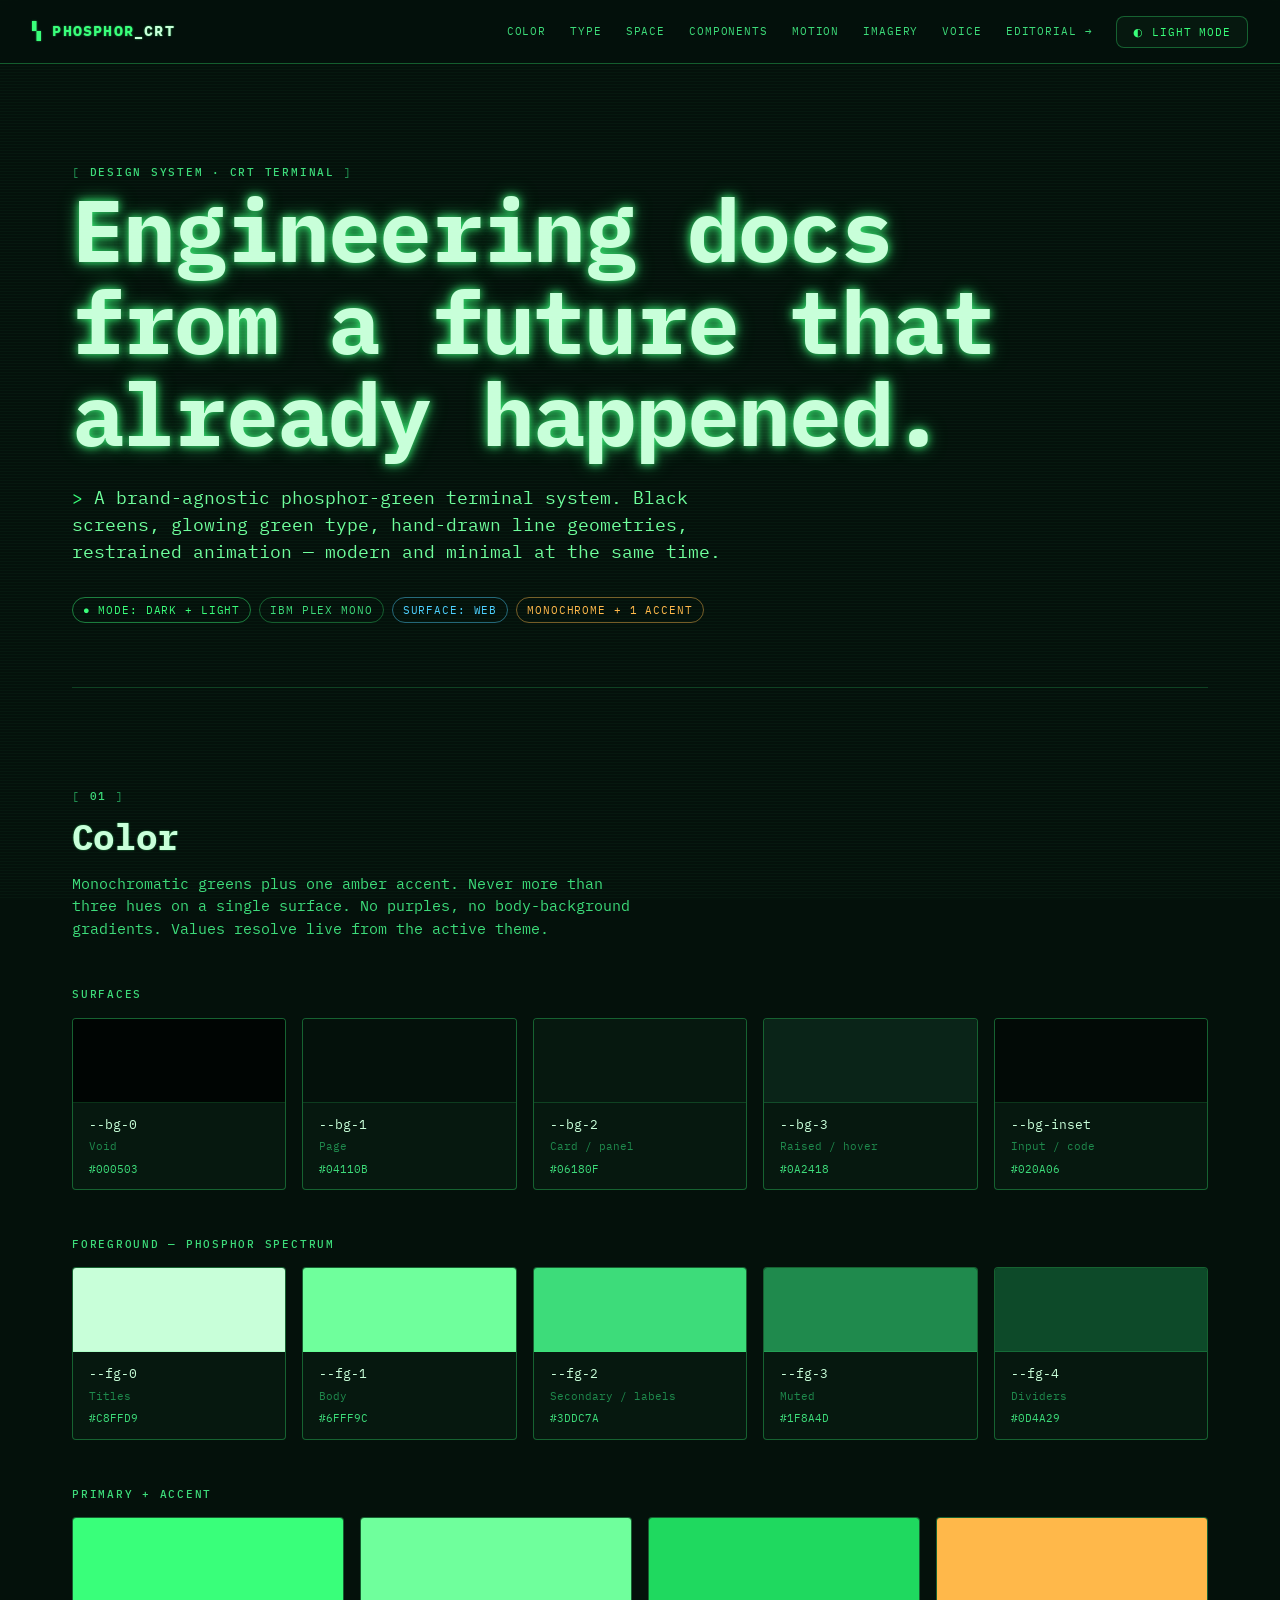
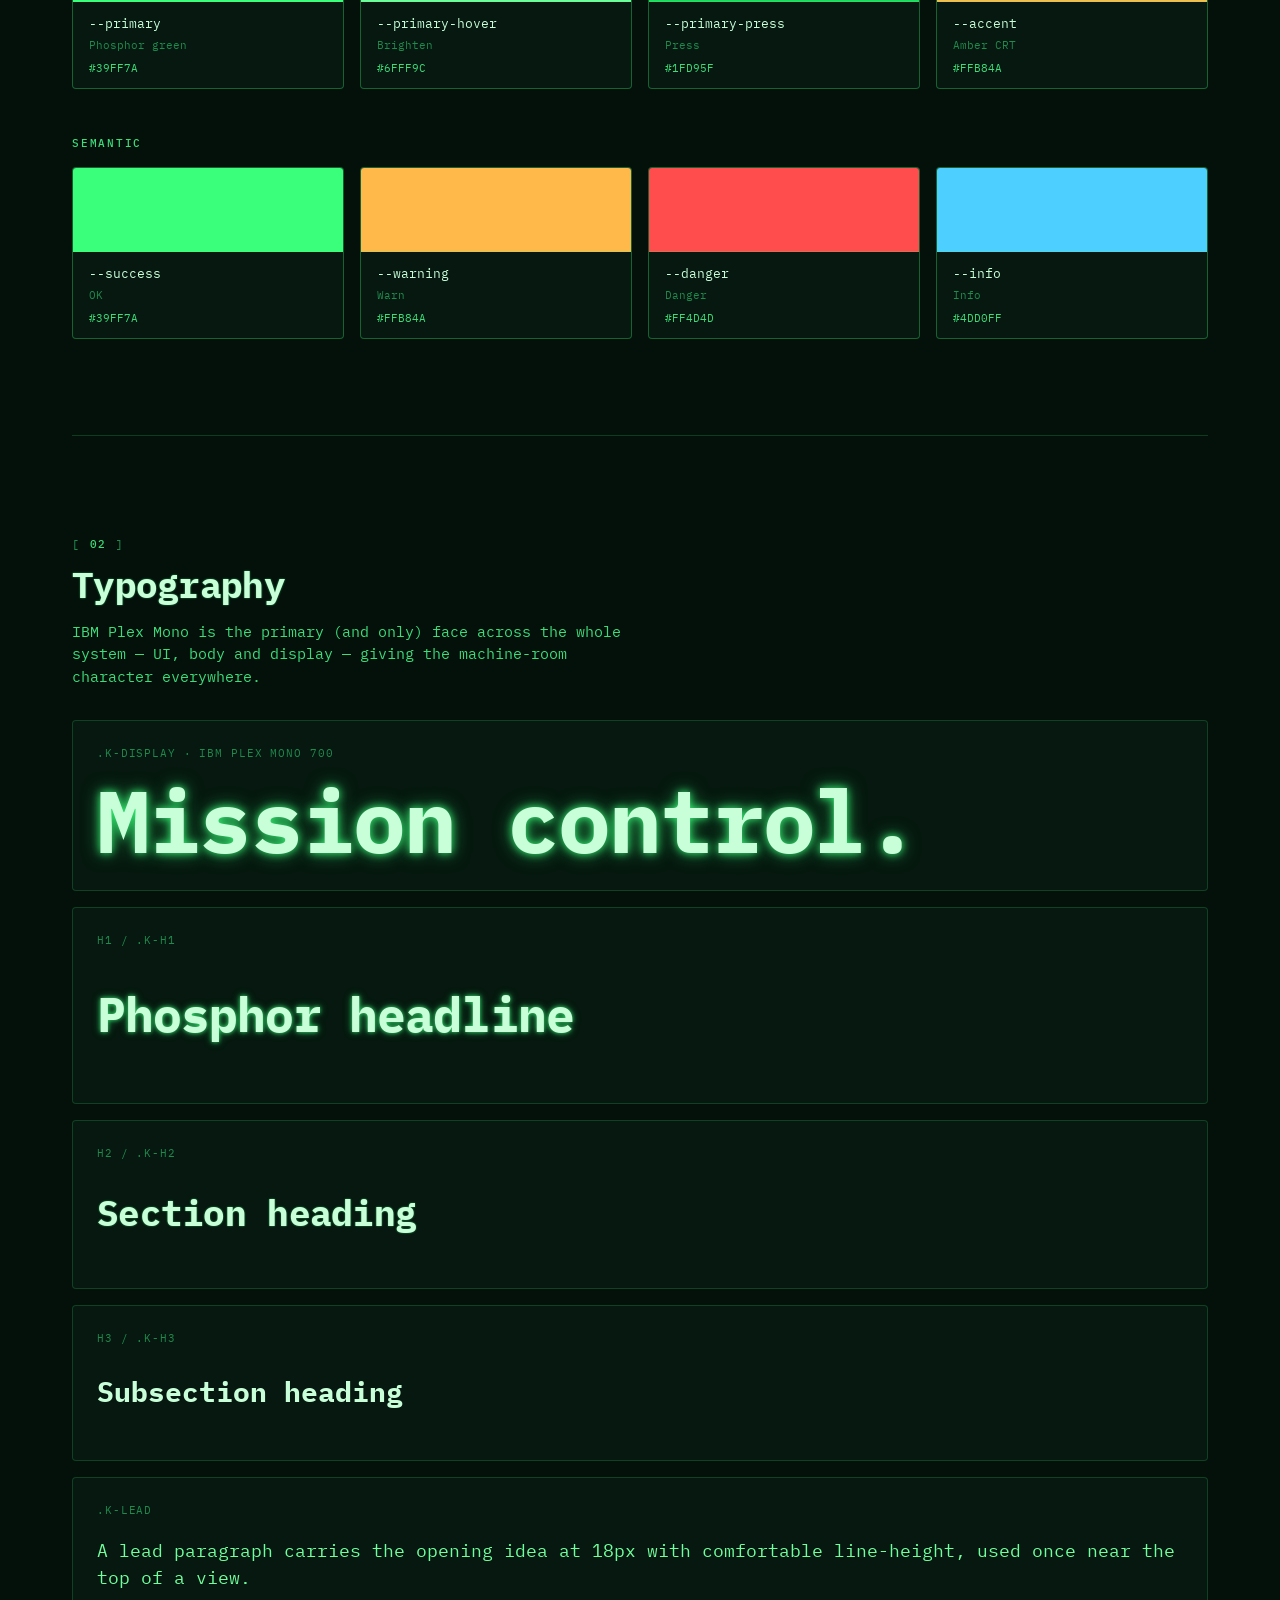
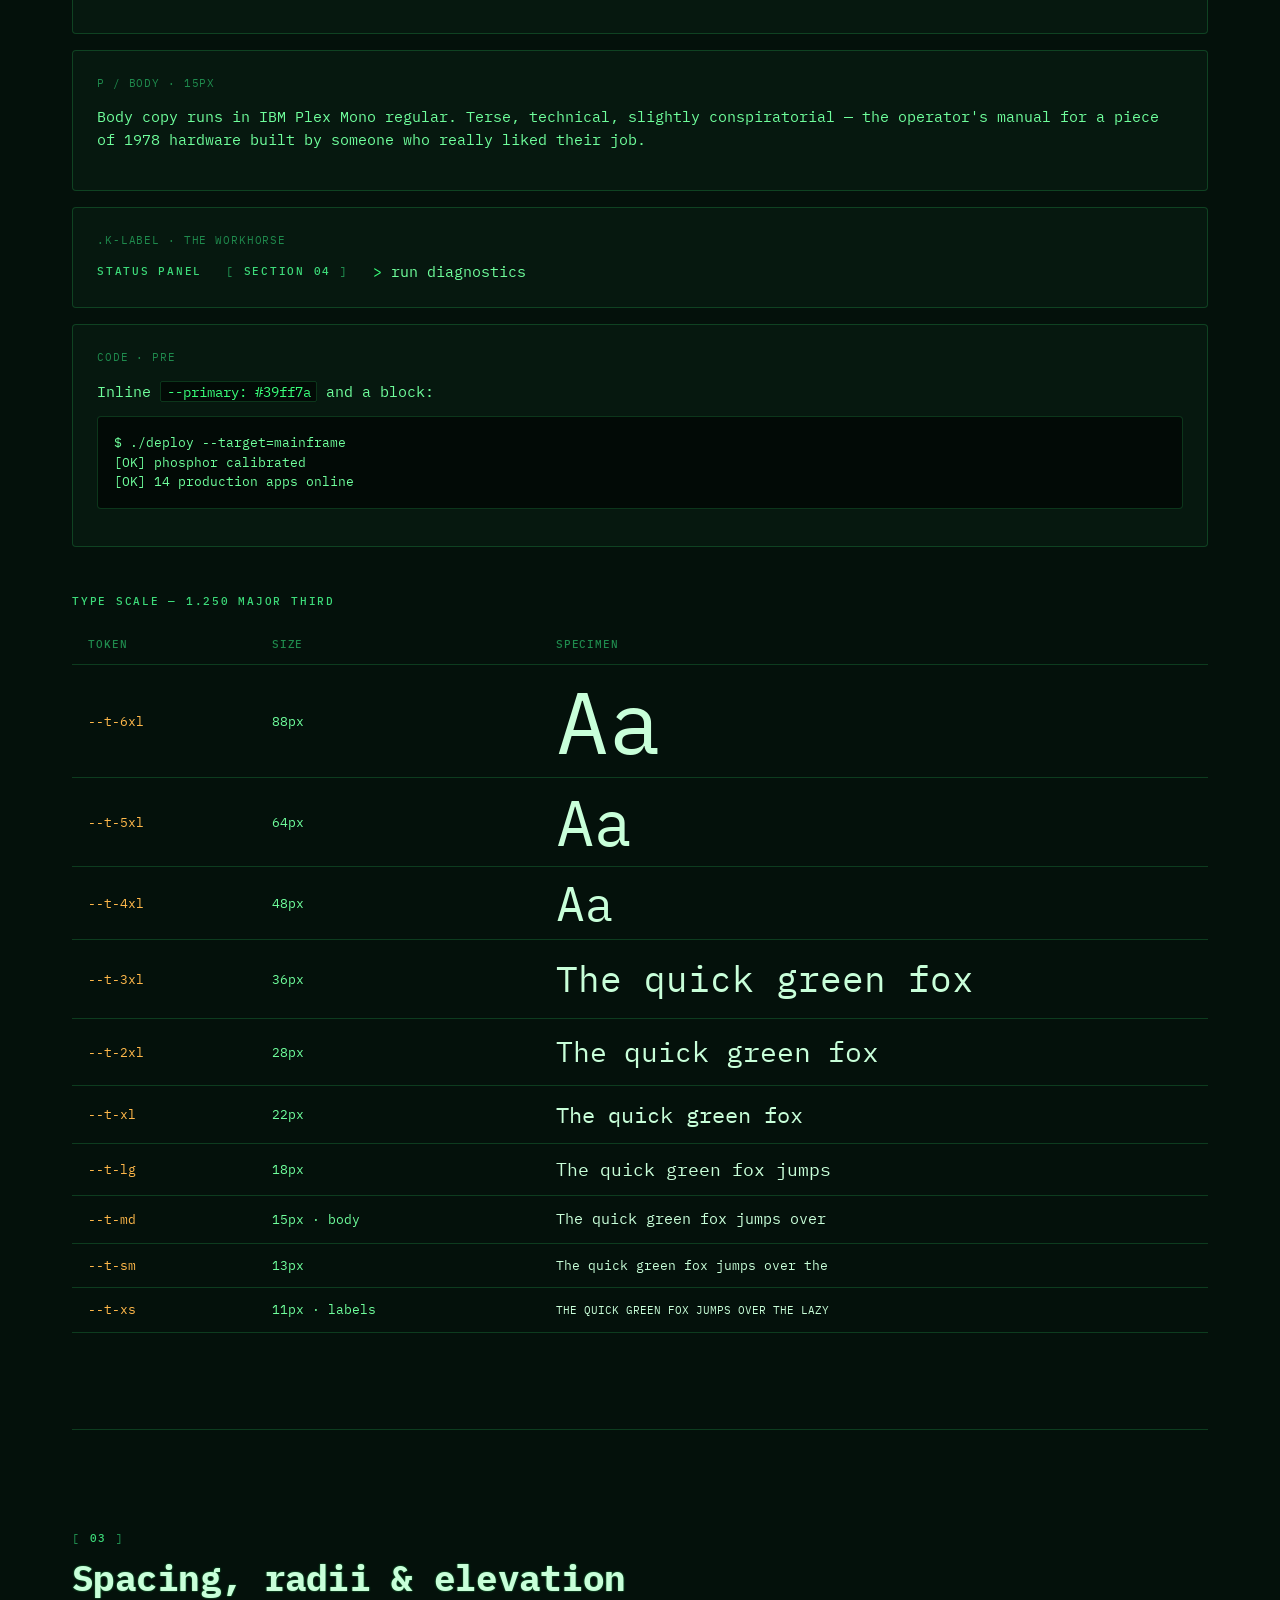
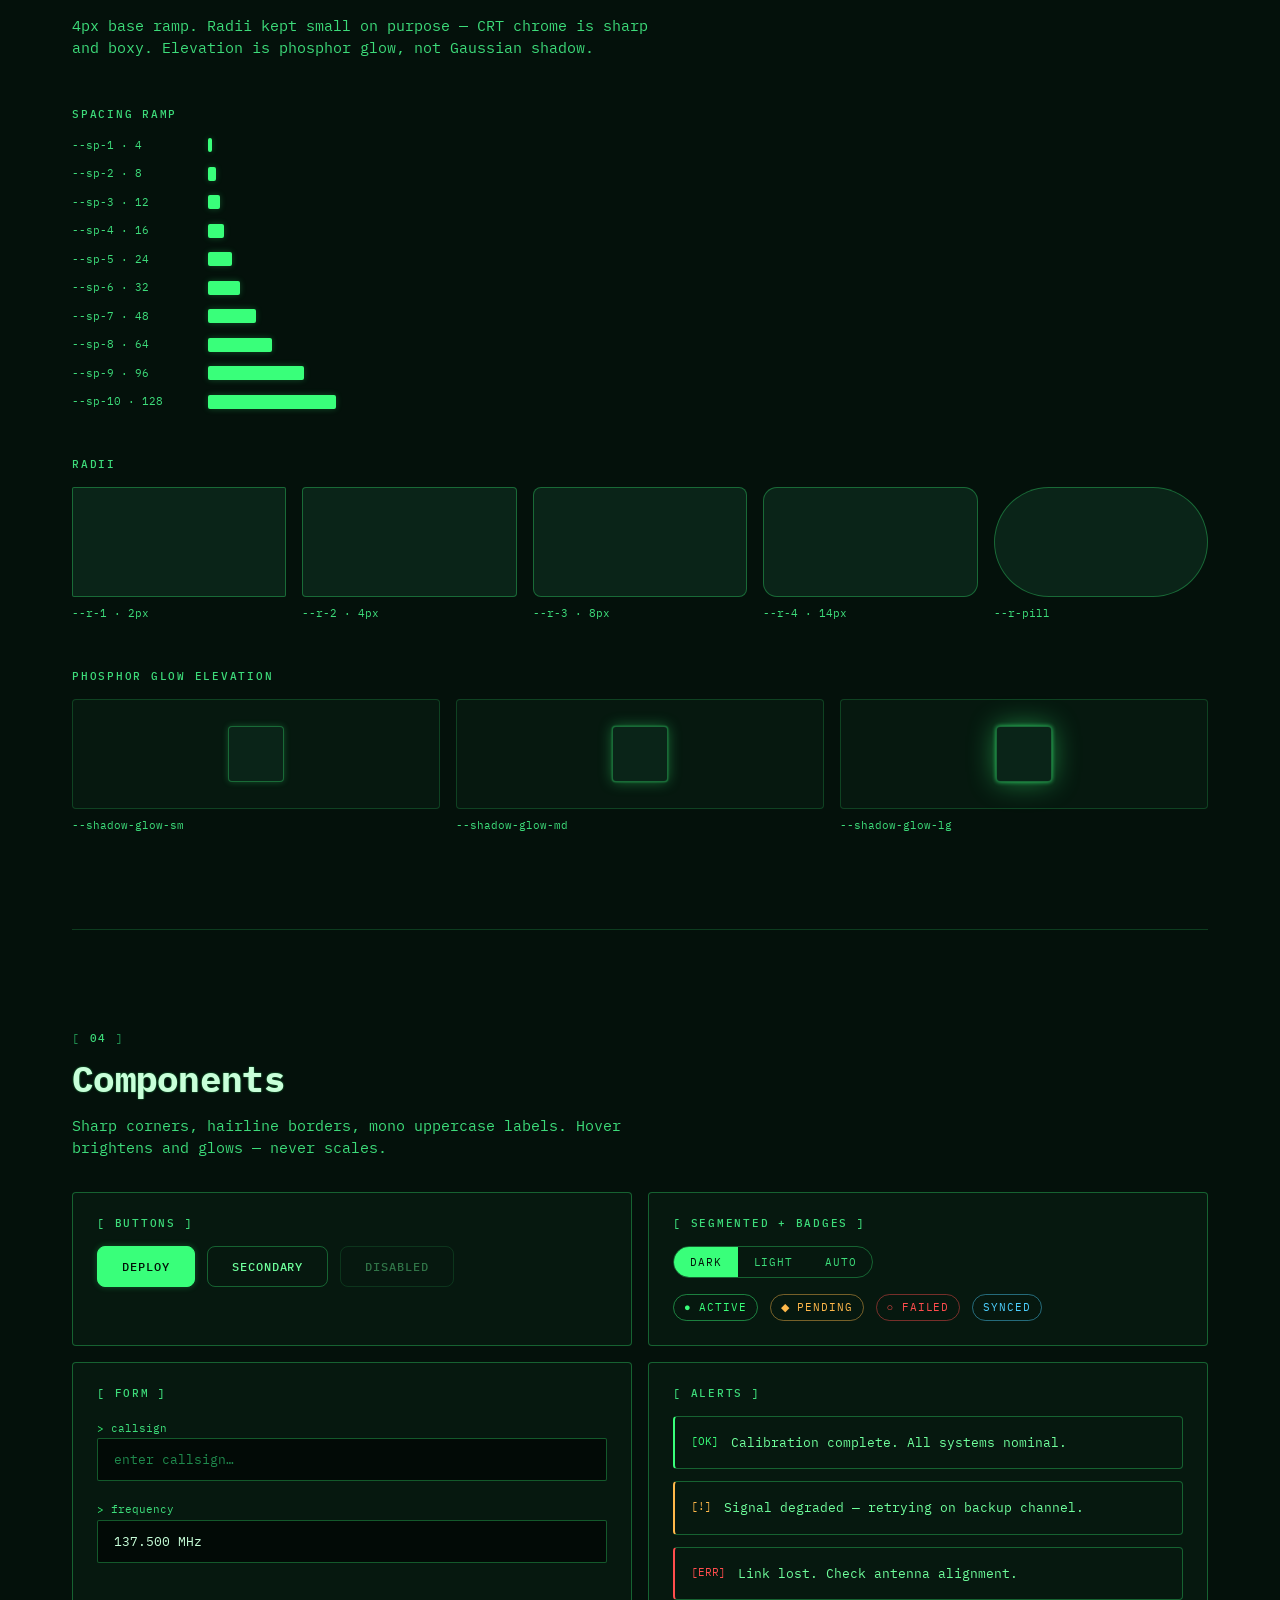
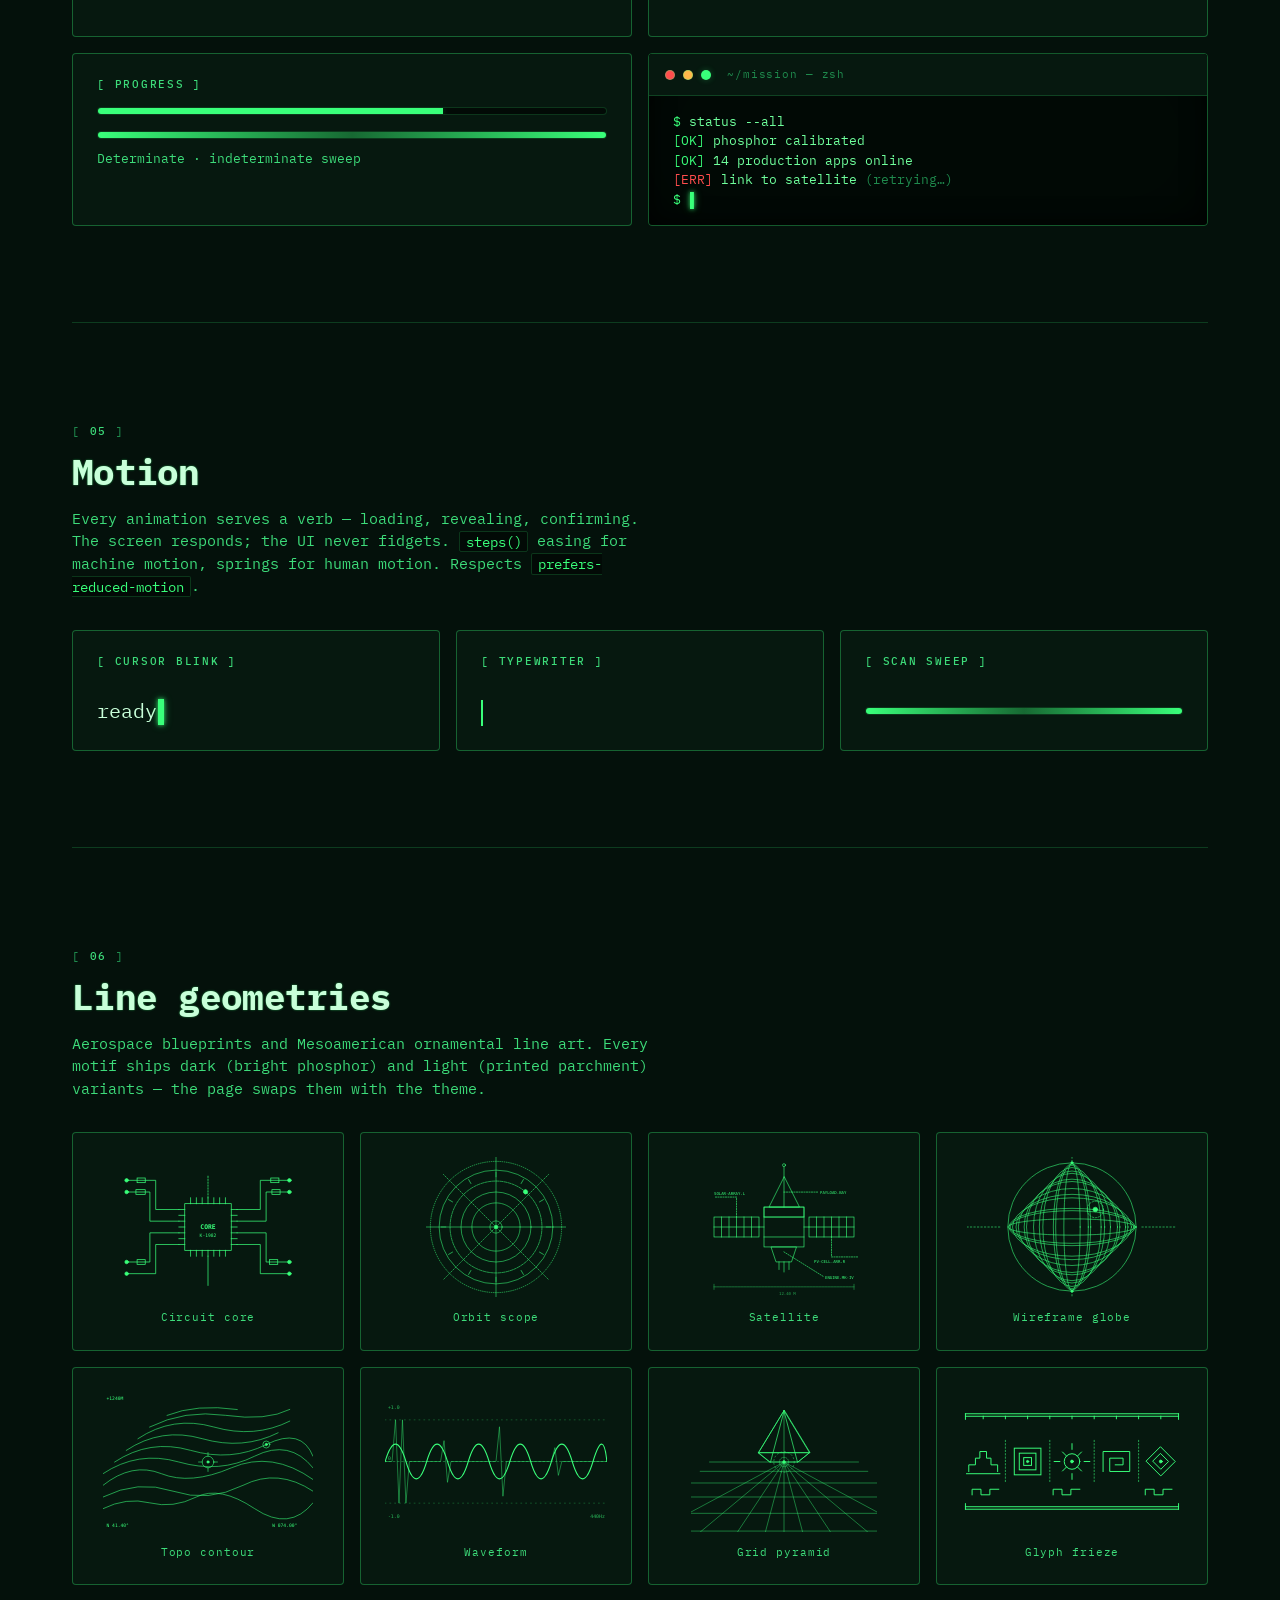
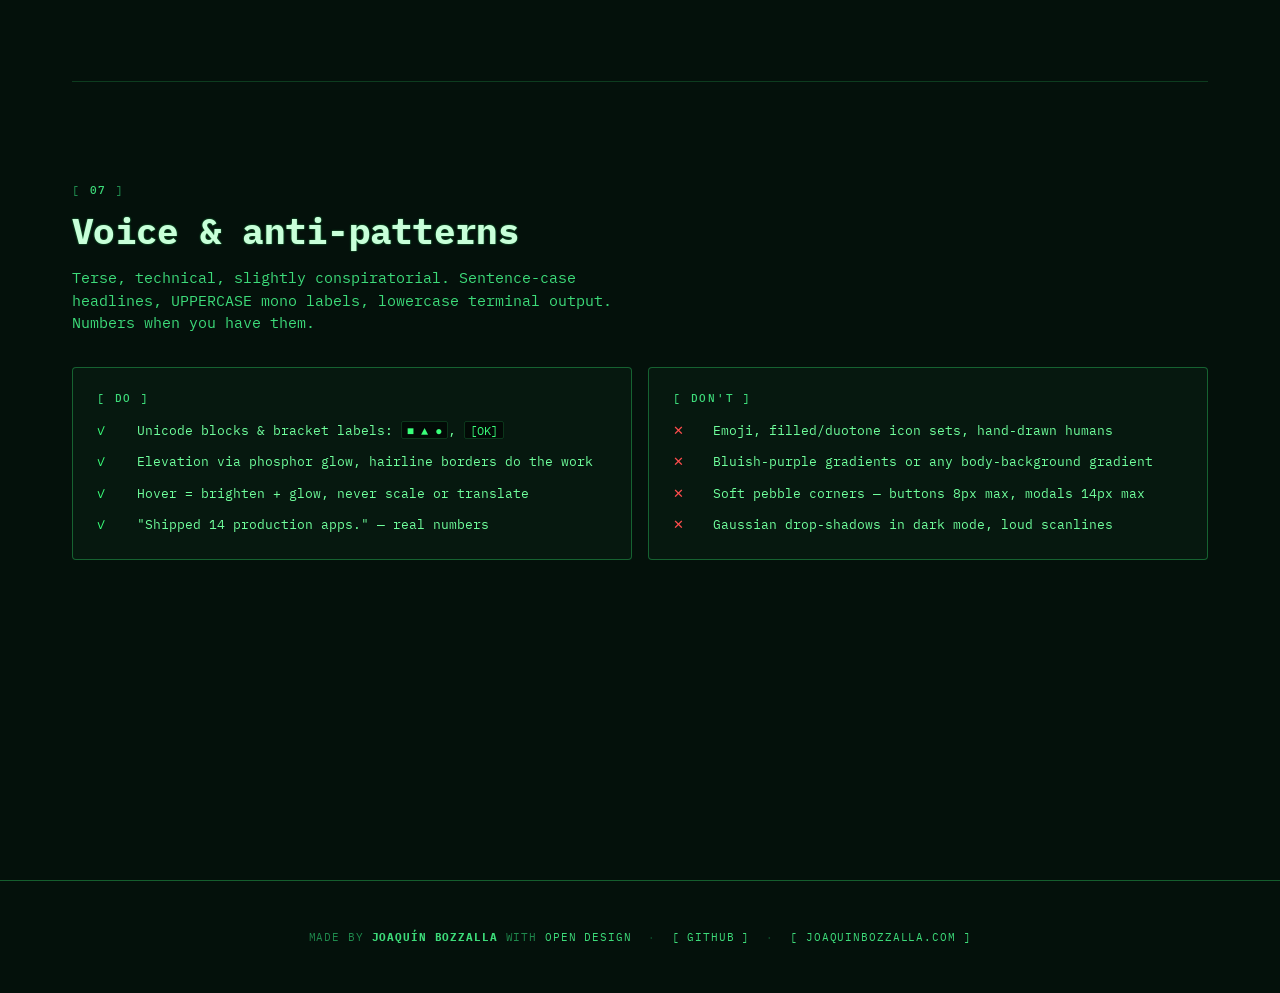
==== commit 4f68f400: "refactor: drop unused Satoshi + VT323, add AGENTS.md, credit Open Design - Remove Satoshi (10 OTF, -" ====
--- a/design-system.html
+++ b/design-system.html
@@ -5,7 +5,7 @@
 <meta name="viewport" content="width=device-width, initial-scale=1" />
 <title>Phosphor CRT — Design System</title>
 
-<!-- Real exported source of truth: tokens + @font-face (IBM Plex Mono primary, Satoshi alternate) + semantic type classes + utilities -->
+<!-- Real exported source of truth: tokens + @font-face (IBM Plex Mono) + semantic type classes + utilities -->
 <link rel="stylesheet" href="colors_and_type.css" />
 
 <style>
@@ -311,7 +311,7 @@
     <p class="k-lead k-prompt">A brand-agnostic phosphor-green terminal system. Black screens, glowing green type, hand-drawn line geometries, restrained animation — modern and minimal at the same time.</p>
     <div class="meta-row">
       <span class="badge ok">● MODE: DARK + LIGHT</span>
-      <span class="badge">SATOSHI / IBM PLEX MONO / VT323</span>
+      <span class="badge">IBM PLEX MONO</span>
       <span class="badge info">SURFACE: WEB</span>
       <span class="badge warn">MONOCHROME + 1 ACCENT</span>
     </div>
@@ -365,7 +365,7 @@
     <div class="block-head">
       <span class="k-label k-label--bracket">02</span>
       <h2>Typography</h2>
-      <p>IBM Plex Mono is the primary face across the whole system — UI, body and display — giving the machine-room character everywhere; VT323 is reserved for the occasional pixel boot screen (~5%).</p>
+      <p>IBM Plex Mono is the primary (and only) face across the whole system — UI, body and display — giving the machine-room character everywhere.</p>
     </div>
 
     <div class="spec"><span class="tag">.k-display · IBM Plex Mono 700</span><div class="k-display">Mission control.</div></div>
@@ -380,7 +380,6 @@
         <span class="k-label">STATUS PANEL</span>
         <span class="k-label k-label--bracket">SECTION 04</span>
         <span class="k-prompt" style="font-family:var(--font-mono);color:var(--fg-1)">run diagnostics</span>
-        <span class="k-crt" style="font-size:28px">BOOT OK</span>
       </div>
     </div>
     <div class="spec"><span class="tag">code · pre</span>
@@ -577,9 +576,9 @@
 </main>
 
 <footer class="site-footer">
-  <span>PHOSPHOR · <b>design-system.html</b></span>
+  <span>Made by <b>Joaquín Bozzalla</b> with <a href="https://github.com/nexu-io/open-design" target="_blank" rel="noopener">Open Design</a></span>
   <span class="sep">·</span>
-  <a href="https://github.com/joaquinbozzalla" target="_blank" rel="noopener">[ GITHUB / JOAQUINBOZZALLA ]</a>
+  <a href="https://github.com/joaquinbozzalla" target="_blank" rel="noopener">[ GITHUB ]</a>
   <span class="sep">·</span>
   <a href="https://joaquinbozzalla.com" target="_blank" rel="noopener">[ JOAQUINBOZZALLA.COM ]</a>
 </footer>
--- a/colors_and_type.css
+++ b/colors_and_type.css
@@ -4,20 +4,8 @@
    ============================================================= */
 
 /* ---------- FONTS ---------- */
-/* Satoshi: brand sans for UI + display.
-   Mono: IBM Plex Mono — self-hosted, the machine-room voice of the system.
-   CRT pixel: VT323 via Google Fonts (boot screens only, ~5%). */
-
-@font-face { font-family: "Satoshi"; src: url("fonts/Satoshi-Light.otf") format("opentype"); font-weight: 300; font-style: normal; font-display: swap; }
-@font-face { font-family: "Satoshi"; src: url("fonts/Satoshi-LightItalic.otf") format("opentype"); font-weight: 300; font-style: italic; font-display: swap; }
-@font-face { font-family: "Satoshi"; src: url("fonts/Satoshi-Regular.otf") format("opentype"); font-weight: 400; font-style: normal; font-display: swap; }
-@font-face { font-family: "Satoshi"; src: url("fonts/Satoshi-Italic.otf") format("opentype"); font-weight: 400; font-style: italic; font-display: swap; }
-@font-face { font-family: "Satoshi"; src: url("fonts/Satoshi-Medium.otf") format("opentype"); font-weight: 500; font-style: normal; font-display: swap; }
-@font-face { font-family: "Satoshi"; src: url("fonts/Satoshi-MediumItalic.otf") format("opentype"); font-weight: 500; font-style: italic; font-display: swap; }
-@font-face { font-family: "Satoshi"; src: url("fonts/Satoshi-Bold.otf") format("opentype"); font-weight: 700; font-style: normal; font-display: swap; }
-@font-face { font-family: "Satoshi"; src: url("fonts/Satoshi-BoldItalic.otf") format("opentype"); font-weight: 700; font-style: italic; font-display: swap; }
-@font-face { font-family: "Satoshi"; src: url("fonts/Satoshi-Black.otf") format("opentype"); font-weight: 900; font-style: normal; font-display: swap; }
-@font-face { font-family: "Satoshi"; src: url("fonts/Satoshi-BlackItalic.otf") format("opentype"); font-weight: 900; font-style: italic; font-display: swap; }
+/* IBM Plex Mono — self-hosted, the machine-room voice of the system.
+   Primary across the whole system: UI, body, and display. */
 
 /* IBM Plex Mono — self-hosted TTF (the system mono). */
 @font-face { font-family: "IBM Plex Mono"; src: url("fonts/ibm-plex-mono/mpoqnq0r-IBMPlexMono-Light.ttf") format("truetype"); font-weight: 300; font-style: normal; font-display: swap; }
@@ -30,8 +18,6 @@
 @font-face { font-family: "IBM Plex Mono"; src: url("fonts/ibm-plex-mono/mpoqnq0w-IBMPlexMono-Bold.ttf") format("truetype"); font-weight: 700; font-style: normal; font-display: swap; }
 @font-face { font-family: "IBM Plex Mono"; src: url("fonts/ibm-plex-mono/mpoqnq0u-IBMPlexMono-BoldItalic.ttf") format("truetype"); font-weight: 700; font-style: italic; font-display: swap; }
 
-@import url("https://fonts.googleapis.com/css2?family=VT323&display=swap");
-
 /* ---------- TOKENS — DARK MODE (default) ----------
    Phosphor-on-black: the canonical look of this system. */
 :root,
@@ -151,12 +137,9 @@
 
 /* ---------- TYPE TOKENS ---------- */
 :root {
-  /* IBM Plex Mono is the primary family for the whole system — UI, body, and display.
-     Satoshi is kept available as an optional alternate face via --font-alt. */
+  /* IBM Plex Mono is the primary family for the whole system — UI, body, and display. */
   --font-sans: "IBM Plex Mono", "SF Mono", "Menlo", "Consolas", ui-monospace, monospace;
   --font-mono: "IBM Plex Mono", "SF Mono", "Menlo", "Consolas", monospace;
-  --font-alt:  "Satoshi", -apple-system, BlinkMacSystemFont, "Segoe UI", system-ui, sans-serif;
-  --font-crt:  "VT323", "IBM Plex Mono", monospace;   /* the chunky pixel terminal font */
 
   /* Scale (1.250 — major third) */
   --t-xs:  11px;
@@ -332,14 +315,6 @@
   overflow: auto;
 }
 
-/* CRT — the chunky pixel font, used sparingly for boot screens / headers */
-.k-crt {
-  font-family: var(--font-crt);
-  letter-spacing: 0.02em;
-  color: var(--primary);
-  text-shadow: var(--text-glow-md);
-}
-
 /* Selection */
 ::selection { background: var(--primary); color: var(--primary-ink); }
 
